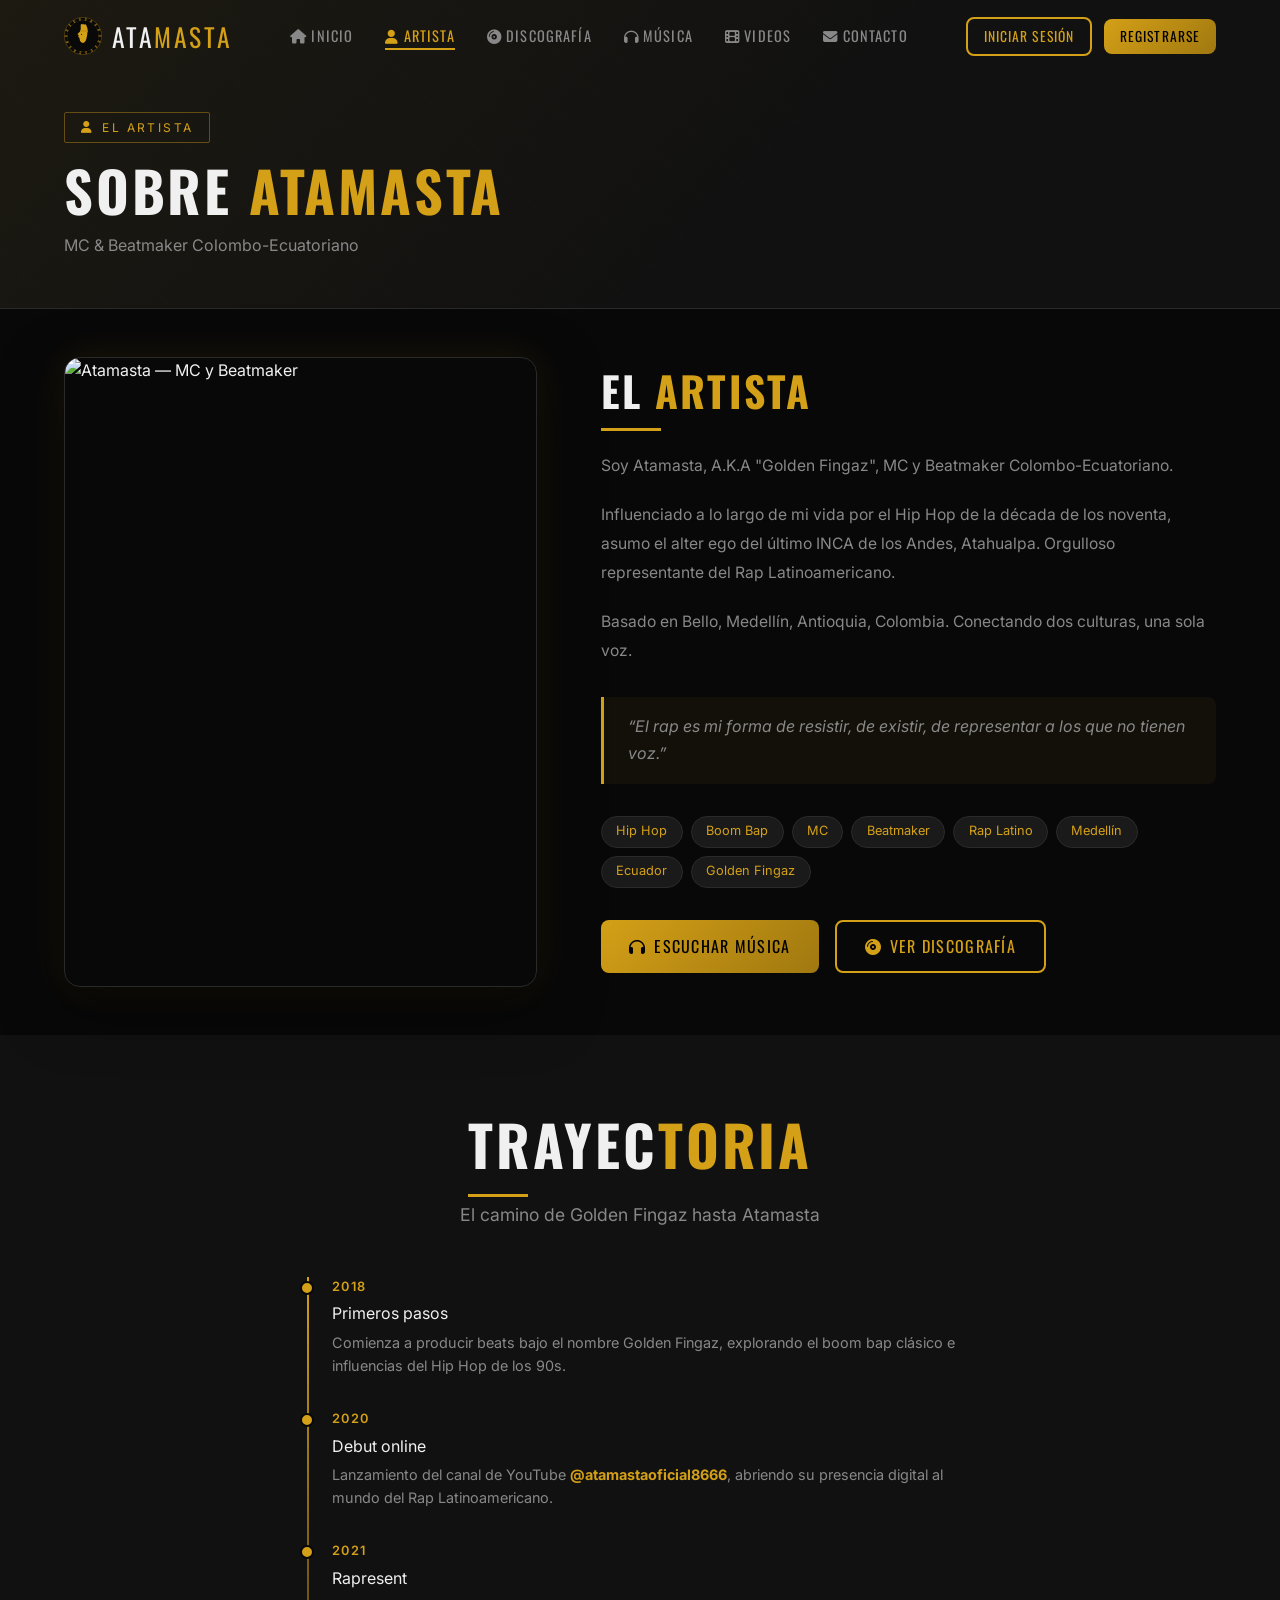
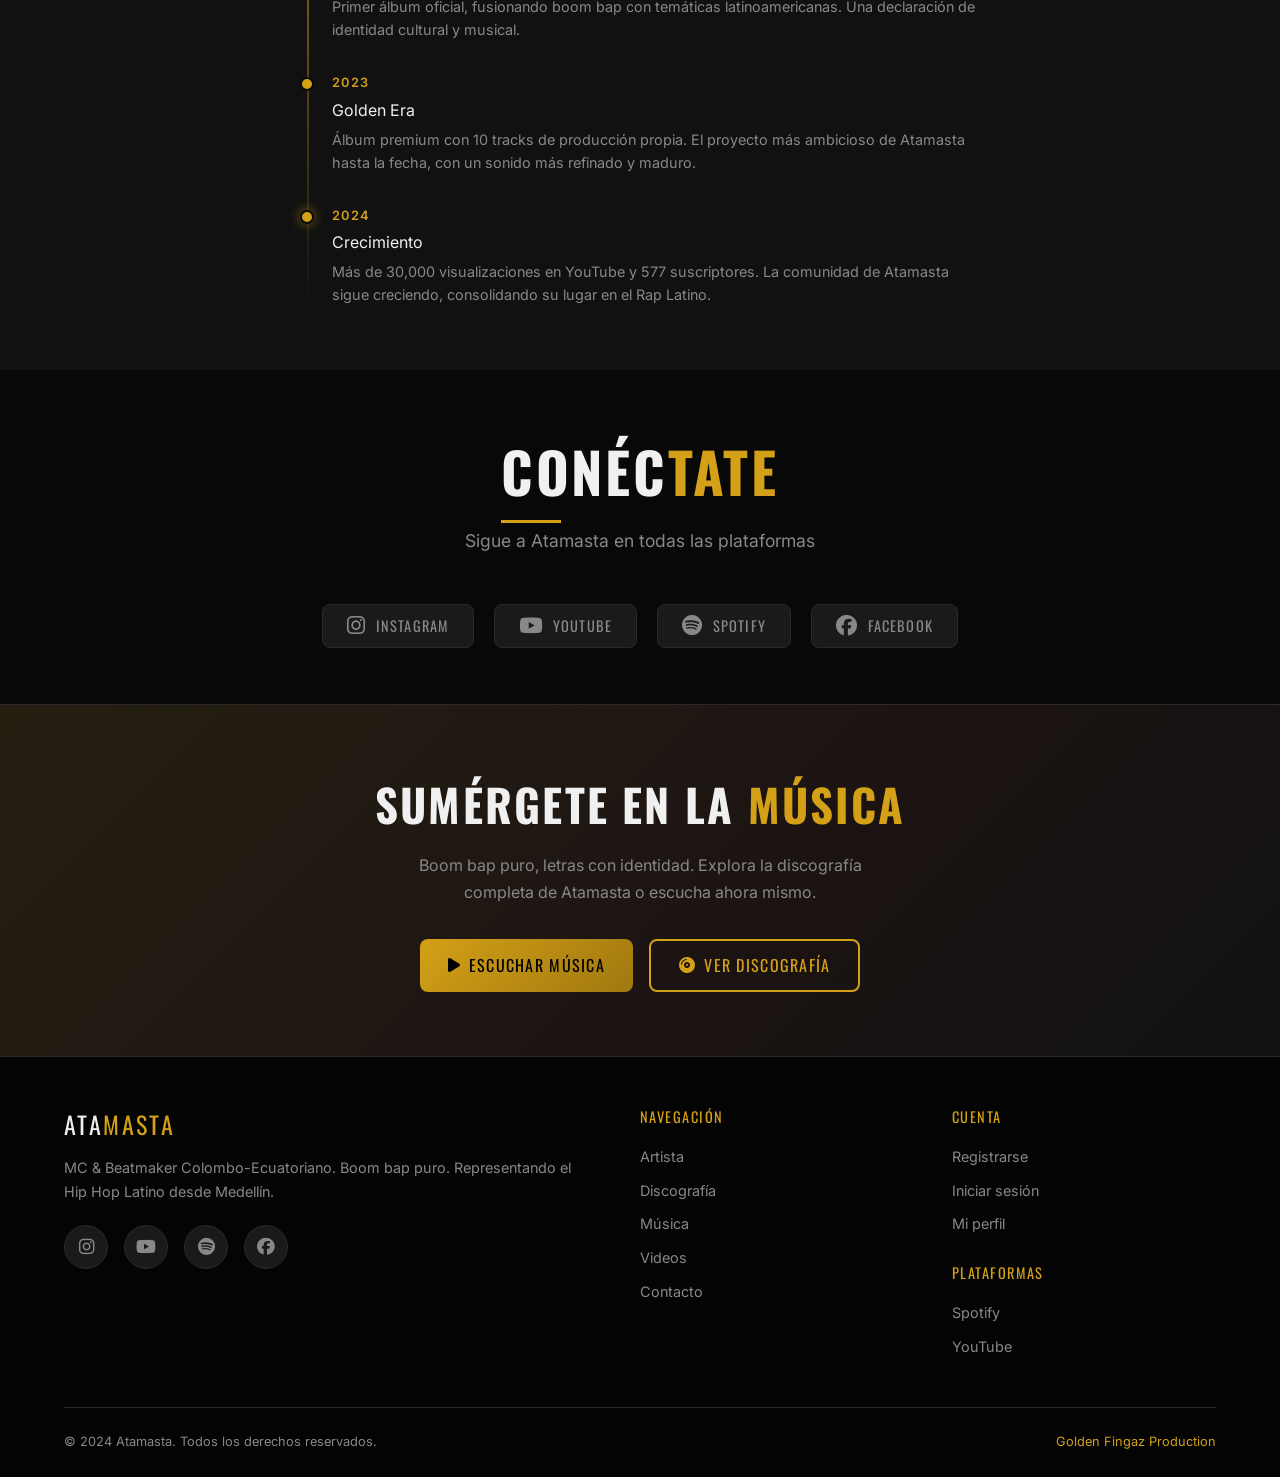
==== frontend/pages/about.html @ e8dd4a46 "Initial commit — Atamasta official website Full-stack site for rap artist Atamasta: FastAPI + Postgr" ====
<!DOCTYPE html>
<html lang="es">
<head>
  <meta charset="UTF-8" />
  <meta name="viewport" content="width=device-width, initial-scale=1.0" />
  <title>Sobre Atamasta — MC &amp; Beatmaker Colombo-Ecuatoriano</title>
  <meta name="description" content="Biografía de Atamasta, A.K.A Golden Fingaz. MC y Beatmaker Colombo-Ecuatoriano basado en Medellín. Rap Latino, Boom Bap, alter ego de Atahualpa." />
  <link rel="preconnect" href="https://fonts.googleapis.com" />
  <link rel="preconnect" href="https://fonts.gstatic.com" crossorigin />
  <link href="https://fonts.googleapis.com/css2?family=Oswald:wght@400;600;700&family=Inter:wght@400;500;600&display=swap" rel="stylesheet" />
  <link rel="stylesheet" href="https://cdnjs.cloudflare.com/ajax/libs/font-awesome/6.5.0/css/all.min.css" />
  <link rel="stylesheet" href="../css/main.css" />
  <link rel="stylesheet" href="../css/pages.css" />
</head>
<body>

<!-- Loader -->
<div class="loader-overlay" id="page-loader">
  <div class="loader-ring"></div>
  <div class="loader-text">Atamasta</div>
</div>

<!-- Toast container -->
<div id="toast-container" class="toast-container"></div>

<!-- Navbar injected by JS -->

<!-- ══ PAGE HERO ══════════════════════════════════════════════════════════════ -->
<section class="page-hero">
  <div class="container">
    <div class="page-hero-tag">
      <i class="fas fa-user"></i>
      El Artista
    </div>
    <h1>Sobre <span>Atamasta</span></h1>
    <p>MC &amp; Beatmaker Colombo-Ecuatoriano</p>
  </div>
</section>

<!-- ══ BIO SECTION ════════════════════════════════════════════════════════════ -->
<section class="bio-section" style="background: var(--bg);">
  <div class="container">
    <div class="bio-grid reveal">

      <!-- Photo column -->
      <div>
        <img
          src="https://via.placeholder.com/480x640/111111/d4a017?text=ATAMASTA"
          alt="Atamasta — MC y Beatmaker"
          class="bio-photo"
          id="artist-photo"
          style="
            position: sticky; top: 100px;
            box-shadow: 0 20px 60px rgba(0,0,0,0.5), 0 0 40px rgba(212,160,23,0.12);
          "
        />
      </div>

      <!-- Text column -->
      <div>
        <h2 class="section-title" style="font-size: clamp(1.6rem, 3.5vw, 2.6rem); margin-bottom: 1.75rem;">
          El <span>Artista</span>
        </h2>

        <p style="color: var(--text-muted); line-height: 1.85; margin-bottom: 1.25rem; font-size: 0.98rem;">
          Soy Atamasta, A.K.A "Golden Fingaz", MC y Beatmaker Colombo-Ecuatoriano.
        </p>

        <p style="color: var(--text-muted); line-height: 1.85; margin-bottom: 1.25rem; font-size: 0.98rem;">
          Influenciado a lo largo de mi vida por el Hip Hop de la década de los noventa,
          asumo el alter ego del último INCA de los Andes, Atahualpa. Orgulloso representante
          del Rap Latinoamericano.
        </p>

        <p style="color: var(--text-muted); line-height: 1.85; margin-bottom: 1.75rem; font-size: 0.98rem;">
          Basado en Bello, Medellín, Antioquia, Colombia. Conectando dos culturas, una sola voz.
        </p>

        <!-- Quote block -->
        <blockquote class="bio-quote">
          &ldquo;El rap es mi forma de resistir, de existir, de representar a los que no tienen voz.&rdquo;
        </blockquote>

        <!-- Tags -->
        <div class="about-tags" style="margin: 1.75rem 0;">
          <span class="about-tag">Hip Hop</span>
          <span class="about-tag">Boom Bap</span>
          <span class="about-tag">MC</span>
          <span class="about-tag">Beatmaker</span>
          <span class="about-tag">Rap Latino</span>
          <span class="about-tag">Medellín</span>
          <span class="about-tag">Ecuador</span>
          <span class="about-tag">Golden Fingaz</span>
        </div>

        <!-- CTA buttons -->
        <div style="display: flex; gap: 1rem; flex-wrap: wrap; margin-top: 2rem;">
          <a href="music.html" class="btn btn-primary">
            <i class="fas fa-headphones"></i> Escuchar Música
          </a>
          <a href="discography.html" class="btn btn-secondary">
            <i class="fas fa-compact-disc"></i> Ver Discografía
          </a>
        </div>
      </div>
    </div>
  </div>
</section>

<!-- ══ CAREER TIMELINE ════════════════════════════════════════════════════════ -->
<section style="padding: 4rem 0; background: var(--bg2);">
  <div class="container">
    <div class="section-header reveal">
      <h2 class="section-title">Trayec<span>toria</span></h2>
      <p class="section-subtitle">El camino de Golden Fingaz hasta Atamasta</p>
    </div>

    <div style="max-width: 680px; margin: 0 auto;">
      <div class="timeline reveal">

        <div class="timeline-item">
          <div class="timeline-dot"></div>
          <div class="timeline-year">2018</div>
          <div class="timeline-title">Primeros pasos</div>
          <div class="timeline-text">
            Comienza a producir beats bajo el nombre Golden Fingaz, explorando el boom bap
            clásico e influencias del Hip Hop de los 90s.
          </div>
        </div>

        <div class="timeline-item">
          <div class="timeline-dot"></div>
          <div class="timeline-year">2020</div>
          <div class="timeline-title">Debut online</div>
          <div class="timeline-text">
            Lanzamiento del canal de YouTube <strong style="color: var(--gold);">@atamastaoficial8666</strong>,
            abriendo su presencia digital al mundo del Rap Latinoamericano.
          </div>
        </div>

        <div class="timeline-item">
          <div class="timeline-dot"></div>
          <div class="timeline-year">2021</div>
          <div class="timeline-title">Rapresent</div>
          <div class="timeline-text">
            Primer álbum oficial, fusionando boom bap con temáticas latinoamericanas.
            Una declaración de identidad cultural y musical.
          </div>
        </div>

        <div class="timeline-item">
          <div class="timeline-dot"></div>
          <div class="timeline-year">2023</div>
          <div class="timeline-title">Golden Era</div>
          <div class="timeline-text">
            Álbum premium con 10 tracks de producción propia. El proyecto más ambicioso de
            Atamasta hasta la fecha, con un sonido más refinado y maduro.
          </div>
        </div>

        <div class="timeline-item" style="margin-bottom: 0;">
          <div class="timeline-dot" style="background: var(--gold); box-shadow: 0 0 12px rgba(212,160,23,0.6);"></div>
          <div class="timeline-year">2024</div>
          <div class="timeline-title">Crecimiento</div>
          <div class="timeline-text">
            Más de 30,000 visualizaciones en YouTube y 577 suscriptores. La comunidad de
            Atamasta sigue creciendo, consolidando su lugar en el Rap Latino.
          </div>
        </div>

      </div>
    </div>
  </div>
</section>

<!-- ══ SOCIAL LINKS ═══════════════════════════════════════════════════════════ -->
<section style="padding: 3.5rem 0; background: var(--bg);">
  <div class="container">
    <div class="section-header reveal">
      <h2 class="section-title">Conéc<span>tate</span></h2>
      <p class="section-subtitle">Sigue a Atamasta en todas las plataformas</p>
    </div>

    <div class="about-socials" style="justify-content: center; gap: 1.25rem; flex-wrap: wrap;" id="about-socials">

      <a
        href="https://www.instagram.com/atamastaoficial/"
        target="_blank" rel="noopener"
        class="social-link reveal"
        title="Instagram — @atamastaoficial"
        style="width: auto; border-radius: var(--radius); padding: 0.75rem 1.5rem; gap: 0.6rem; font-size: 0.9rem; font-family: var(--font-display); letter-spacing: 0.08em; text-transform: uppercase;"
      >
        <i class="fab fa-instagram" style="font-size: 1.3rem;"></i>
        <span>Instagram</span>
      </a>

      <a
        href="https://www.youtube.com/@atamastaoficial8666"
        target="_blank" rel="noopener"
        class="social-link reveal"
        title="YouTube — @atamastaoficial8666"
        style="width: auto; border-radius: var(--radius); padding: 0.75rem 1.5rem; gap: 0.6rem; font-size: 0.9rem; font-family: var(--font-display); letter-spacing: 0.08em; text-transform: uppercase; animation-delay: 0.1s;"
      >
        <i class="fab fa-youtube" style="font-size: 1.3rem;"></i>
        <span>YouTube</span>
      </a>

      <a
        href="https://open.spotify.com/artist/0pKlzt6G9f8KCTVXr8SUyM"
        target="_blank" rel="noopener"
        class="social-link reveal"
        title="Spotify — Atamasta"
        style="width: auto; border-radius: var(--radius); padding: 0.75rem 1.5rem; gap: 0.6rem; font-size: 0.9rem; font-family: var(--font-display); letter-spacing: 0.08em; text-transform: uppercase; animation-delay: 0.2s;"
      >
        <i class="fab fa-spotify" style="font-size: 1.3rem;"></i>
        <span>Spotify</span>
      </a>

      <a
        href="https://www.facebook.com/OficialAtamasta"
        target="_blank" rel="noopener"
        class="social-link reveal"
        title="Facebook — Oficial Atamasta"
        style="width: auto; border-radius: var(--radius); padding: 0.75rem 1.5rem; gap: 0.6rem; font-size: 0.9rem; font-family: var(--font-display); letter-spacing: 0.08em; text-transform: uppercase; animation-delay: 0.3s;"
      >
        <i class="fab fa-facebook" style="font-size: 1.3rem;"></i>
        <span>Facebook</span>
      </a>

    </div>
  </div>
</section>

<!-- ══ CTA FINAL ══════════════════════════════════════════════════════════════ -->
<section style="
  padding: 4rem 0;
  background: linear-gradient(135deg, rgba(212,160,23,0.1) 0%, rgba(192,57,43,0.06) 60%, transparent 100%), var(--bg2);
  border-top: 1px solid var(--border);
  text-align: center;
">
  <div class="container">
    <div class="reveal">
      <h2 style="
        font-family: var(--font-display);
        font-size: clamp(1.6rem, 4vw, 2.8rem);
        text-transform: uppercase;
        margin-bottom: 0.75rem;
      ">
        Sumérgete en la <span style="color: var(--gold);">Música</span>
      </h2>
      <p style="color: var(--text-muted); margin-bottom: 2rem; font-size: 1rem; max-width: 500px; margin-left: auto; margin-right: auto; line-height: 1.7;">
        Boom bap puro, letras con identidad. Explora la discografía completa de Atamasta o escucha ahora mismo.
      </p>
      <div style="display: flex; gap: 1rem; justify-content: center; flex-wrap: wrap;">
        <a href="music.html" class="btn btn-primary">
          <i class="fas fa-play"></i> Escuchar Música
        </a>
        <a href="discography.html" class="btn btn-secondary">
          <i class="fas fa-compact-disc"></i> Ver Discografía
        </a>
      </div>
    </div>
  </div>
</section>

<!-- ══ FOOTER ════════════════════════════════════════════════════════════════ -->
<footer class="footer">
  <div class="container">
    <div class="footer-grid">
      <div class="footer-brand">
        <div class="nav-logo" style="font-size: 1.5rem;">ATA<span style="color: var(--gold);">MASTA</span></div>
        <p>MC &amp; Beatmaker Colombo-Ecuatoriano. Boom bap puro. Representando el Hip Hop Latino desde Medellín.</p>
        <div class="about-socials" style="margin-top: 1.25rem;">
          <a href="https://www.instagram.com/atamastaoficial/" target="_blank" rel="noopener" class="social-link" title="Instagram"><i class="fab fa-instagram"></i></a>
          <a href="https://www.youtube.com/@atamastaoficial8666" target="_blank" rel="noopener" class="social-link" title="YouTube"><i class="fab fa-youtube"></i></a>
          <a href="https://open.spotify.com/artist/0pKlzt6G9f8KCTVXr8SUyM" target="_blank" rel="noopener" class="social-link" title="Spotify"><i class="fab fa-spotify"></i></a>
          <a href="https://www.facebook.com/OficialAtamasta" target="_blank" rel="noopener" class="social-link" title="Facebook"><i class="fab fa-facebook"></i></a>
        </div>
      </div>

      <div>
        <div class="footer-title">Navegación</div>
        <ul class="footer-links">
          <li><a href="about.html">Artista</a></li>
          <li><a href="discography.html">Discografía</a></li>
          <li><a href="music.html">Música</a></li>
          <li><a href="videos.html">Videos</a></li>
          <li><a href="contact.html">Contacto</a></li>
        </ul>
      </div>

      <div>
        <div class="footer-title">Cuenta</div>
        <ul class="footer-links">
          <li><a href="register.html">Registrarse</a></li>
          <li><a href="login.html">Iniciar sesión</a></li>
          <li><a href="dashboard.html">Mi perfil</a></li>
        </ul>
        <div class="footer-title" style="margin-top: 1.5rem;">Plataformas</div>
        <ul class="footer-links">
          <li><a href="https://open.spotify.com/artist/0pKlzt6G9f8KCTVXr8SUyM" target="_blank" rel="noopener">Spotify</a></li>
          <li><a href="https://www.youtube.com/@atamastaoficial8666" target="_blank" rel="noopener">YouTube</a></li>
        </ul>
      </div>
    </div>

    <div class="footer-bottom">
      <span>&copy; 2024 Atamasta. Todos los derechos reservados.</span>
      <span style="color: var(--gold);">Golden Fingaz Production</span>
    </div>
  </div>
</footer>

<script src="../js/api.js"></script>
<script src="../js/utils.js"></script>
<script src="../js/navbar.js"></script>
<script>
document.addEventListener('DOMContentLoaded', () => {
  // Inject shared navbar (isSubPage = true → uses ../ prefix for root links)
  initSharedNavbar('about', true);

  // Scroll reveal
  initScrollReveal();

  // Hide loader
  hideLoader();
});
</script>
</body>
</html>
---- frontend/css/main.css ----
/* ── Reset & Variables ──────────────────────────────────────────────────────── */
*, *::before, *::after { box-sizing: border-box; margin: 0; padding: 0; }

:root {
  --gold: #d4a017;
  --gold-light: #f0c040;
  --gold-dark: #a07810;
  --red: #c0392b;
  --red-light: #e74c3c;
  --bg: #080808;
  --bg2: #111111;
  --bg3: #1a1a1a;
  --bg4: #222222;
  --text: #f0f0f0;
  --text-muted: #888888;
  --border: #2a2a2a;
  --radius: 8px;
  --radius-lg: 16px;
  --shadow: 0 4px 24px rgba(0,0,0,0.6);
  --shadow-gold: 0 0 30px rgba(212,160,23,0.3);
  --transition: all 0.3s cubic-bezier(0.4, 0, 0.2, 1);
  --font-display: 'Oswald', 'Impact', sans-serif;
  --font-body: 'Inter', 'Segoe UI', sans-serif;
}

html { scroll-behavior: smooth; }

body {
  font-family: var(--font-body);
  background: var(--bg);
  color: var(--text);
  line-height: 1.6;
  overflow-x: hidden;
}

/* ── Typography ─────────────────────────────────────────────────────────────── */
h1, h2, h3, h4 { font-family: var(--font-display); letter-spacing: 0.05em; }
a { color: var(--gold); text-decoration: none; transition: var(--transition); }
a:hover { color: var(--gold-light); }
img { max-width: 100%; display: block; }

.section-title {
  font-size: clamp(2rem, 5vw, 3.5rem);
  text-transform: uppercase;
  color: var(--text);
  position: relative;
  display: inline-block;
}
.section-title span { color: var(--gold); }
.section-title::after {
  content: '';
  position: absolute;
  bottom: -8px; left: 0;
  width: 60px; height: 3px;
  background: var(--gold);
  transition: width 0.4s ease;
}
.section-title:hover::after { width: 100%; }

.section-header {
  text-align: center;
  margin-bottom: 3rem;
}
.section-subtitle {
  color: var(--text-muted);
  font-size: 1.1rem;
  margin-top: 0.75rem;
}

/* ── Layout ──────────────────────────────────────────────────────────────────── */
.container { max-width: 1200px; margin: 0 auto; padding: 0 1.5rem; }
section { padding: 5rem 0; }

/* ── Buttons ─────────────────────────────────────────────────────────────────── */
.btn {
  display: inline-flex; align-items: center; gap: 0.5rem;
  padding: 0.75rem 1.75rem;
  border: none; border-radius: var(--radius);
  font-family: var(--font-display);
  font-size: 1rem; letter-spacing: 0.08em;
  text-transform: uppercase;
  cursor: pointer;
  transition: var(--transition);
  text-decoration: none;
}
.btn-primary {
  background: linear-gradient(135deg, var(--gold), var(--gold-dark));
  color: #000;
}
.btn-primary:hover {
  background: linear-gradient(135deg, var(--gold-light), var(--gold));
  transform: translateY(-2px);
  box-shadow: 0 8px 25px rgba(212,160,23,0.4);
  color: #000;
}
.btn-secondary {
  background: transparent;
  color: var(--gold);
  border: 2px solid var(--gold);
}
.btn-secondary:hover {
  background: var(--gold);
  color: #000;
  transform: translateY(-2px);
}
.btn-danger {
  background: var(--red);
  color: #fff;
}
.btn-danger:hover { background: var(--red-light); transform: translateY(-2px); }
.btn-sm { padding: 0.4rem 1rem; font-size: 0.85rem; }
.btn-icon { padding: 0.5rem; border-radius: 50%; }

/* ── Navbar ──────────────────────────────────────────────────────────────────── */
.navbar {
  position: fixed; top: 0; left: 0; right: 0; z-index: 1000;
  padding: 1rem 0;
  transition: var(--transition);
}
.navbar.scrolled {
  background: rgba(8,8,8,0.95);
  backdrop-filter: blur(12px);
  border-bottom: 1px solid var(--border);
  padding: 0.6rem 0;
}
.navbar .container {
  display: flex; align-items: center; justify-content: space-between;
}
.nav-logo {
  font-family: var(--font-display);
  font-size: 1.8rem;
  color: var(--text);
  letter-spacing: 0.1em;
  text-transform: uppercase;
}
.nav-logo span { color: var(--gold); }
.nav-links {
  display: flex; align-items: center; gap: 2rem;
  list-style: none;
}
.nav-links a {
  color: var(--text-muted);
  font-family: var(--font-display);
  font-size: 0.9rem;
  letter-spacing: 0.08em;
  text-transform: uppercase;
  transition: var(--transition);
  position: relative;
}
.nav-links a::after {
  content: '';
  position: absolute; bottom: -4px; left: 0; right: 0;
  height: 2px; background: var(--gold);
  transform: scaleX(0); transition: transform 0.3s ease;
}
.nav-links a:hover, .nav-links a.active {
  color: var(--gold);
}
.nav-links a:hover::after, .nav-links a.active::after { transform: scaleX(1); }

.nav-auth { display: flex; align-items: center; gap: 0.75rem; }
.nav-user {
  display: flex; align-items: center; gap: 0.5rem;
  color: var(--text-muted);
  font-size: 0.9rem;
}
.nav-user .avatar {
  width: 32px; height: 32px; border-radius: 50%;
  background: var(--gold);
  display: flex; align-items: center; justify-content: center;
  color: #000; font-weight: 700; font-size: 0.8rem;
}

.hamburger {
  display: none;
  flex-direction: column; gap: 5px;
  cursor: pointer; background: none; border: none;
  padding: 4px;
}
.hamburger span {
  display: block; width: 25px; height: 2px;
  background: var(--text);
  transition: var(--transition);
}
.hamburger.open span:nth-child(1) { transform: translateY(7px) rotate(45deg); }
.hamburger.open span:nth-child(2) { opacity: 0; }
.hamburger.open span:nth-child(3) { transform: translateY(-7px) rotate(-45deg); }

/* ── Hero ─────────────────────────────────────────────────────────────────────── */
.hero {
  position: relative; min-height: 100vh;
  display: flex; align-items: center;
  overflow: hidden;
}
.hero-bg {
  position: absolute; inset: 0;
  background: radial-gradient(ellipse at 30% 50%, rgba(212,160,23,0.08) 0%, transparent 60%),
              radial-gradient(ellipse at 70% 80%, rgba(192,57,43,0.06) 0%, transparent 50%),
              var(--bg);
}
.hero-particles { position: absolute; inset: 0; pointer-events: none; }

.hero-content {
  position: relative; z-index: 2;
  max-width: 700px;
}
.hero-tag {
  display: inline-block;
  padding: 0.3rem 1rem;
  border: 1px solid var(--gold);
  color: var(--gold);
  font-size: 0.8rem;
  letter-spacing: 0.2em;
  text-transform: uppercase;
  border-radius: 2px;
  margin-bottom: 1.5rem;
  animation: fadeInDown 0.8s ease both;
}
.hero-title {
  font-size: clamp(3rem, 8vw, 7rem);
  line-height: 0.9;
  text-transform: uppercase;
  font-weight: 900;
  margin-bottom: 1.5rem;
  animation: fadeInUp 0.8s ease 0.2s both;
}
.hero-title .name { color: var(--gold); display: block; }
.hero-title .aka { color: var(--text-muted); font-size: 0.55em; letter-spacing: 0.2em; display: block; }
.hero-subtitle {
  font-size: 1.15rem;
  color: var(--text-muted);
  margin-bottom: 2.5rem;
  max-width: 500px;
  animation: fadeInUp 0.8s ease 0.4s both;
}
.hero-cta {
  display: flex; gap: 1rem; flex-wrap: wrap;
  animation: fadeInUp 0.8s ease 0.6s both;
}
.hero-stats {
  display: flex; gap: 3rem;
  margin-top: 4rem;
  animation: fadeInUp 0.8s ease 0.8s both;
}
.hero-stat-value {
  font-family: var(--font-display);
  font-size: 2.2rem; color: var(--gold);
}
.hero-stat-label { font-size: 0.8rem; color: var(--text-muted); text-transform: uppercase; letter-spacing: 0.1em; }

.hero-scroll {
  position: absolute; bottom: 2rem; left: 50%; transform: translateX(-50%);
  display: flex; flex-direction: column; align-items: center; gap: 0.5rem;
  color: var(--text-muted); font-size: 0.75rem; letter-spacing: 0.15em;
  text-transform: uppercase; z-index: 2;
  animation: bounce 2s infinite;
}
.hero-scroll::after {
  content: '';
  display: block; width: 1px; height: 40px;
  background: linear-gradient(to bottom, var(--gold), transparent);
}

/* ── About ────────────────────────────────────────────────────────────────────── */
.about { background: var(--bg2); }
.about-grid {
  display: grid;
  grid-template-columns: 1fr 1.2fr;
  gap: 4rem; align-items: center;
}
.about-image-wrap {
  position: relative;
}
.about-image {
  width: 100%; border-radius: var(--radius-lg);
  filter: grayscale(20%);
  transition: filter 0.4s ease;
}
.about-image:hover { filter: grayscale(0%); }
.about-image-wrap::before {
  content: '';
  position: absolute; inset: -8px;
  border: 2px solid var(--gold);
  border-radius: calc(var(--radius-lg) + 8px);
  opacity: 0.3;
}
.about-image-wrap::after {
  content: '';
  position: absolute; bottom: -12px; right: -12px;
  width: 100%; height: 100%;
  background: linear-gradient(135deg, var(--gold-dark), transparent);
  border-radius: var(--radius-lg);
  z-index: -1; opacity: 0.15;
}

.about-text .section-title { margin-bottom: 1.5rem; }
.about-desc {
  color: var(--text-muted); margin-bottom: 1.5rem; line-height: 1.8;
}
.about-tags {
  display: flex; flex-wrap: wrap; gap: 0.5rem; margin: 1.5rem 0;
}
.about-tag {
  padding: 0.3rem 0.9rem;
  background: var(--bg3); border: 1px solid var(--border);
  color: var(--gold); font-size: 0.8rem; border-radius: 20px;
  transition: var(--transition);
}
.about-tag:hover { background: var(--gold); color: #000; border-color: var(--gold); }

.about-socials { display: flex; gap: 1rem; margin-top: 2rem; }
.social-link {
  display: flex; align-items: center; justify-content: center;
  width: 44px; height: 44px; border-radius: 50%;
  background: var(--bg3); border: 1px solid var(--border);
  color: var(--text-muted); font-size: 1.1rem;
  transition: var(--transition);
}
.social-link:hover {
  background: var(--gold); border-color: var(--gold); color: #000;
  transform: translateY(-3px);
}

/* ── Discography ─────────────────────────────────────────────────────────────── */
.discography { background: var(--bg); }
.albums-grid {
  display: grid;
  grid-template-columns: repeat(auto-fill, minmax(280px, 1fr));
  gap: 2rem;
}
.album-card {
  background: var(--bg2);
  border: 1px solid var(--border);
  border-radius: var(--radius-lg);
  overflow: hidden;
  transition: var(--transition);
  cursor: pointer;
  position: relative;
}
.album-card:hover {
  transform: translateY(-8px);
  border-color: var(--gold);
  box-shadow: var(--shadow-gold);
}
.album-cover-wrap {
  position: relative; padding-top: 100%; overflow: hidden;
}
.album-cover-wrap img {
  position: absolute; inset: 0; width: 100%; height: 100%;
  object-fit: cover; transition: transform 0.5s ease;
}
.album-card:hover .album-cover-wrap img { transform: scale(1.05); }
.album-overlay {
  position: absolute; inset: 0;
  background: linear-gradient(to top, rgba(0,0,0,0.85) 30%, transparent);
  display: flex; align-items: flex-end; padding: 1rem;
  opacity: 0; transition: var(--transition);
}
.album-card:hover .album-overlay { opacity: 1; }
.album-play-btn {
  width: 52px; height: 52px; border-radius: 50%;
  background: var(--gold); border: none; cursor: pointer;
  display: flex; align-items: center; justify-content: center;
  font-size: 1.2rem; color: #000;
  transition: var(--transition);
}
.album-play-btn:hover { transform: scale(1.1); background: var(--gold-light); }
.album-premium-badge {
  position: absolute; top: 0.75rem; right: 0.75rem;
  padding: 0.25rem 0.6rem;
  background: linear-gradient(135deg, var(--gold), var(--gold-dark));
  color: #000; font-size: 0.7rem; font-weight: 700;
  border-radius: 20px; letter-spacing: 0.1em;
  text-transform: uppercase;
}
.album-info { padding: 1.25rem; }
.album-title { font-size: 1.2rem; margin-bottom: 0.25rem; }
.album-year { color: var(--gold); font-size: 0.9rem; font-weight: 600; }
.album-track-count { color: var(--text-muted); font-size: 0.85rem; margin-top: 0.25rem; }

/* ── Player / Music Section ──────────────────────────────────────────────────── */
.music-section { background: var(--bg2); }

.player-container {
  background: var(--bg3);
  border: 1px solid var(--border);
  border-radius: var(--radius-lg);
  overflow: hidden;
}
.player-header {
  display: flex; align-items: center; gap: 1.5rem;
  padding: 1.5rem;
  border-bottom: 1px solid var(--border);
  background: linear-gradient(135deg, var(--bg4), var(--bg3));
}
.player-album-art {
  width: 80px; height: 80px; border-radius: var(--radius);
  object-fit: cover; flex-shrink: 0;
  border: 2px solid var(--border);
}
.player-info { flex: 1; min-width: 0; }
.player-song-title { font-size: 1.2rem; font-family: var(--font-display); white-space: nowrap; overflow: hidden; text-overflow: ellipsis; }
.player-album-name { color: var(--text-muted); font-size: 0.9rem; margin-top: 0.25rem; }
.player-controls { display: flex; align-items: center; gap: 1rem; }
.ctrl-btn {
  background: none; border: none; cursor: pointer;
  color: var(--text-muted); font-size: 1.2rem;
  transition: var(--transition);
  display: flex; align-items: center; justify-content: center;
  width: 36px; height: 36px; border-radius: 50%;
}
.ctrl-btn:hover { color: var(--gold); }
.ctrl-btn.play-pause {
  width: 52px; height: 52px;
  background: var(--gold); color: #000; font-size: 1.4rem;
}
.ctrl-btn.play-pause:hover { background: var(--gold-light); transform: scale(1.05); }

.progress-bar-wrap { padding: 0 1.5rem; margin: 0.5rem 0; }
.progress-bar {
  position: relative; height: 4px;
  background: var(--border); border-radius: 2px; cursor: pointer;
}
.progress-fill {
  height: 100%; background: var(--gold); border-radius: 2px;
  width: 0%; transition: width 0.1s linear;
}
.progress-handle {
  position: absolute; top: 50%; right: calc(100% - var(--prog, 0%));
  transform: translate(50%, -50%);
  width: 12px; height: 12px; border-radius: 50%;
  background: var(--gold); opacity: 0;
  transition: opacity 0.2s;
}
.progress-bar:hover .progress-handle { opacity: 1; }
.progress-time {
  display: flex; justify-content: space-between;
  color: var(--text-muted); font-size: 0.75rem; margin-top: 0.3rem;
}

.track-list { list-style: none; }
.track-item {
  display: grid; align-items: center;
  grid-template-columns: 2rem 1fr auto auto;
  gap: 1rem; padding: 0.9rem 1.5rem;
  border-bottom: 1px solid var(--border);
  transition: var(--transition); cursor: pointer;
}
.track-item:last-child { border-bottom: none; }
.track-item:hover, .track-item.active {
  background: rgba(212,160,23,0.07);
}
.track-item.active .track-num { color: var(--gold); }
.track-item.active .track-title { color: var(--gold); }
.track-num { color: var(--text-muted); font-size: 0.85rem; text-align: center; }
.track-title { font-size: 0.95rem; white-space: nowrap; overflow: hidden; text-overflow: ellipsis; }
.track-duration { color: var(--text-muted); font-size: 0.85rem; white-space: nowrap; }
.track-premium-lock {
  color: var(--gold); font-size: 0.9rem;
}
.track-play-count { color: var(--text-muted); font-size: 0.8rem; }

/* ── Video Section ───────────────────────────────────────────────────────────── */
.videos-section { background: var(--bg); }
.video-grid {
  display: grid;
  grid-template-columns: repeat(auto-fill, minmax(320px, 1fr));
  gap: 1.5rem;
}
.video-card {
  background: var(--bg2);
  border: 1px solid var(--border);
  border-radius: var(--radius-lg);
  overflow: hidden;
  transition: var(--transition);
}
.video-card:hover { transform: translateY(-4px); border-color: var(--gold); }
.video-thumb-wrap {
  position: relative; padding-top: 56.25%;
}
.video-thumb-wrap iframe, .video-thumb-wrap img {
  position: absolute; inset: 0; width: 100%; height: 100%; border: none;
}
.video-info { padding: 1rem; }
.video-title { font-size: 0.95rem; margin-bottom: 0.25rem; }
.video-views { color: var(--text-muted); font-size: 0.8rem; }

/* ── Auth Forms ──────────────────────────────────────────────────────────────── */
.auth-page {
  min-height: 100vh; display: flex; align-items: center;
  background: radial-gradient(ellipse at 30% 50%, rgba(212,160,23,0.06), transparent 60%), var(--bg);
  padding-top: 80px;
}
.auth-card {
  background: var(--bg2);
  border: 1px solid var(--border);
  border-radius: var(--radius-lg);
  padding: 2.5rem;
  width: 100%; max-width: 440px;
  margin: 0 auto;
  box-shadow: var(--shadow);
}
.auth-logo {
  text-align: center; margin-bottom: 2rem;
}
.auth-logo h1 {
  font-size: 2rem; text-transform: uppercase;
}
.auth-logo h1 span { color: var(--gold); }
.auth-logo p { color: var(--text-muted); font-size: 0.9rem; margin-top: 0.25rem; }

.form-group { margin-bottom: 1.25rem; }
.form-label { display: block; font-size: 0.85rem; color: var(--text-muted); margin-bottom: 0.5rem; letter-spacing: 0.05em; text-transform: uppercase; }
.form-input {
  width: 100%;
  padding: 0.75rem 1rem;
  background: var(--bg3); border: 1px solid var(--border);
  border-radius: var(--radius);
  color: var(--text); font-size: 0.95rem;
  transition: var(--transition);
  outline: none;
}
.form-input:focus {
  border-color: var(--gold);
  box-shadow: 0 0 0 3px rgba(212,160,23,0.15);
}
.form-input::placeholder { color: var(--text-muted); }
.form-input.error { border-color: var(--red); }

.form-error {
  color: var(--red-light); font-size: 0.8rem;
  display: flex; align-items: center; gap: 0.3rem; margin-top: 0.4rem;
}
.alert {
  padding: 0.75rem 1rem;
  border-radius: var(--radius);
  font-size: 0.9rem; margin-bottom: 1rem;
}
.alert-error { background: rgba(192,57,43,0.15); border: 1px solid rgba(192,57,43,0.4); color: var(--red-light); }
.alert-success { background: rgba(39,174,96,0.1); border: 1px solid rgba(39,174,96,0.4); color: #2ecc71; }

/* ── Dashboard ───────────────────────────────────────────────────────────────── */
.dashboard-page { padding-top: 80px; min-height: 100vh; }
.dashboard-header {
  background: var(--bg2); border-bottom: 1px solid var(--border);
  padding: 1.5rem 0;
}
.dashboard-grid {
  display: grid;
  grid-template-columns: 260px 1fr;
  gap: 0;
  min-height: calc(100vh - 80px);
}
.sidebar {
  background: var(--bg2);
  border-right: 1px solid var(--border);
  padding: 2rem 0;
}
.sidebar-nav { list-style: none; }
.sidebar-nav li a {
  display: flex; align-items: center; gap: 0.75rem;
  padding: 0.85rem 1.5rem;
  color: var(--text-muted);
  font-size: 0.9rem; font-family: var(--font-display);
  text-transform: uppercase; letter-spacing: 0.05em;
  transition: var(--transition);
  border-left: 3px solid transparent;
}
.sidebar-nav li a:hover, .sidebar-nav li a.active {
  color: var(--gold); background: rgba(212,160,23,0.07);
  border-left-color: var(--gold);
}
.sidebar-nav li a i { width: 20px; text-align: center; }

.content-area { padding: 2rem; }

/* ── Admin Panel ─────────────────────────────────────────────────────────────── */
.stats-grid {
  display: grid;
  grid-template-columns: repeat(auto-fill, minmax(160px, 1fr));
  gap: 1rem; margin-bottom: 2rem;
}
.stat-card {
  background: var(--bg2); border: 1px solid var(--border);
  border-radius: var(--radius); padding: 1.25rem;
  text-align: center; transition: var(--transition);
}
.stat-card:hover { border-color: var(--gold); }
.stat-number { font-family: var(--font-display); font-size: 2rem; color: var(--gold); }
.stat-label { color: var(--text-muted); font-size: 0.8rem; text-transform: uppercase; margin-top: 0.25rem; }

.data-table { width: 100%; border-collapse: collapse; }
.data-table th {
  text-align: left; padding: 0.75rem 1rem;
  background: var(--bg3); color: var(--text-muted);
  font-size: 0.75rem; text-transform: uppercase; letter-spacing: 0.1em;
  border-bottom: 2px solid var(--border);
}
.data-table td {
  padding: 0.85rem 1rem;
  border-bottom: 1px solid var(--border);
  font-size: 0.9rem; vertical-align: middle;
}
.data-table tr:hover td { background: rgba(255,255,255,0.02); }

.badge {
  display: inline-block; padding: 0.2rem 0.6rem;
  border-radius: 20px; font-size: 0.72rem;
  font-weight: 600; text-transform: uppercase; letter-spacing: 0.05em;
}
.badge-admin { background: rgba(212,160,23,0.2); color: var(--gold); border: 1px solid rgba(212,160,23,0.4); }
.badge-premium { background: rgba(155,89,182,0.2); color: #c39bd3; border: 1px solid rgba(155,89,182,0.4); }
.badge-free { background: rgba(52,152,219,0.15); color: #7fb3d3; border: 1px solid rgba(52,152,219,0.3); }
.badge-banned { background: rgba(192,57,43,0.2); color: var(--red-light); border: 1px solid rgba(192,57,43,0.4); }
.badge-active { background: rgba(39,174,96,0.15); color: #2ecc71; border: 1px solid rgba(39,174,96,0.3); }

/* ── Contact Section ─────────────────────────────────────────────────────────── */
.contact-section { background: var(--bg2); }
.contact-grid { display: grid; grid-template-columns: 1fr 1.4fr; gap: 4rem; align-items: start; }
.contact-info h3 { font-size: 1.8rem; margin-bottom: 1rem; }
.contact-info p { color: var(--text-muted); line-height: 1.7; margin-bottom: 1.5rem; }
.contact-detail {
  display: flex; align-items: center; gap: 1rem;
  margin-bottom: 1rem; color: var(--text-muted); font-size: 0.9rem;
}
.contact-detail i { color: var(--gold); width: 20px; }
.contact-form {
  background: var(--bg3); border: 1px solid var(--border);
  border-radius: var(--radius-lg); padding: 2rem;
}

/* ── Footer ──────────────────────────────────────────────────────────────────── */
.footer {
  background: #040404; border-top: 1px solid var(--border);
  padding: 3rem 0 1.5rem;
}
.footer-grid {
  display: grid; grid-template-columns: 2fr 1fr 1fr;
  gap: 3rem; margin-bottom: 2.5rem;
}
.footer-brand p { color: var(--text-muted); margin-top: 0.75rem; line-height: 1.7; font-size: 0.9rem; }
.footer-title { color: var(--gold); font-family: var(--font-display); text-transform: uppercase; letter-spacing: 0.1em; margin-bottom: 1rem; font-size: 0.9rem; }
.footer-links { list-style: none; }
.footer-links li { margin-bottom: 0.5rem; }
.footer-links a { color: var(--text-muted); font-size: 0.9rem; transition: var(--transition); }
.footer-links a:hover { color: var(--gold); padding-left: 6px; }
.footer-bottom {
  display: flex; justify-content: space-between; align-items: center;
  padding-top: 1.5rem; border-top: 1px solid var(--border);
  color: var(--text-muted); font-size: 0.8rem;
}

/* ── Modal ───────────────────────────────────────────────────────────────────── */
.modal-overlay {
  position: fixed; inset: 0; z-index: 2000;
  background: rgba(0,0,0,0.8); backdrop-filter: blur(4px);
  display: flex; align-items: center; justify-content: center;
  padding: 1rem;
  opacity: 0; pointer-events: none; transition: opacity 0.3s ease;
}
.modal-overlay.open { opacity: 1; pointer-events: all; }
.modal {
  background: var(--bg2); border: 1px solid var(--border);
  border-radius: var(--radius-lg); padding: 2rem;
  width: 100%; max-width: 500px; max-height: 90vh; overflow-y: auto;
  transform: scale(0.9) translateY(20px);
  transition: transform 0.3s cubic-bezier(0.34, 1.56, 0.64, 1);
}
.modal-overlay.open .modal { transform: scale(1) translateY(0); }
.modal-header {
  display: flex; align-items: center; justify-content: space-between;
  margin-bottom: 1.5rem;
}
.modal-close { background: none; border: none; color: var(--text-muted); font-size: 1.4rem; cursor: pointer; padding: 4px; }
.modal-close:hover { color: var(--text); }

/* ── Loader & Toasts ─────────────────────────────────────────────────────────── */
.loader-overlay {
  position: fixed; inset: 0; z-index: 9999;
  background: var(--bg);
  display: flex; align-items: center; justify-content: center;
  flex-direction: column; gap: 1rem;
  transition: opacity 0.5s ease, visibility 0.5s ease;
}
.loader-overlay.hidden { opacity: 0; visibility: hidden; }
.loader-ring {
  width: 60px; height: 60px;
  border: 3px solid var(--border);
  border-top-color: var(--gold);
  border-radius: 50%;
  animation: spin 0.8s linear infinite;
}
.loader-text { font-family: var(--font-display); color: var(--gold); letter-spacing: 0.2em; text-transform: uppercase; font-size: 0.9rem; }

/* Vinyl preloader */
.vinyl-loader { position: relative; width: 180px; height: 180px; }
.vinyl-disc {
  width: 100%; height: 100%; border-radius: 50%;
  background: conic-gradient(from 0deg,
    #1c1c1c 0deg, #0d0d0d 15deg, #1c1c1c 30deg, #0d0d0d 45deg,
    #1c1c1c 60deg, #0d0d0d 75deg, #1c1c1c 90deg, #0d0d0d 105deg,
    #1c1c1c 120deg, #0d0d0d 135deg, #1c1c1c 150deg, #0d0d0d 165deg,
    #1c1c1c 180deg, #0d0d0d 195deg, #1c1c1c 210deg, #0d0d0d 225deg,
    #1c1c1c 240deg, #0d0d0d 255deg, #1c1c1c 270deg, #0d0d0d 285deg,
    #1c1c1c 300deg, #0d0d0d 315deg, #1c1c1c 330deg, #0d0d0d 345deg,
    #1c1c1c 360deg);
  border: 3px solid rgba(212,160,23,0.5);
  box-shadow: 0 0 60px rgba(212,160,23,0.3), 0 0 120px rgba(212,160,23,0.12);
  display: flex; align-items: center; justify-content: center;
  animation: spin 4s linear infinite;
}
.vinyl-label {
  width: 50%; height: 50%; border-radius: 50%; overflow: hidden;
  border: 2px solid rgba(212,160,23,0.5);
  box-shadow: 0 0 18px rgba(212,160,23,0.25);
  animation: spin 4s linear infinite reverse;
  flex-shrink: 0;
}
.vinyl-label img { width: 100%; height: 100%; display: block; }

.toast-container {
  position: fixed; bottom: 1.5rem; right: 1.5rem;
  z-index: 5000; display: flex; flex-direction: column; gap: 0.5rem;
}
.toast {
  padding: 0.85rem 1.25rem;
  background: var(--bg3); border: 1px solid var(--border);
  border-radius: var(--radius); min-width: 260px;
  display: flex; align-items: center; gap: 0.75rem;
  font-size: 0.9rem; box-shadow: var(--shadow);
  animation: slideInRight 0.3s ease;
}
.toast.success { border-color: rgba(39,174,96,0.5); }
.toast.success i { color: #2ecc71; }
.toast.error { border-color: rgba(192,57,43,0.5); }
.toast.error i { color: var(--red-light); }
.toast.info { border-color: rgba(212,160,23,0.5); }
.toast.info i { color: var(--gold); }

/* ── Animations ──────────────────────────────────────────────────────────────── */
@keyframes fadeInDown {
  from { opacity: 0; transform: translateY(-20px); }
  to { opacity: 1; transform: translateY(0); }
}
@keyframes fadeInUp {
  from { opacity: 0; transform: translateY(30px); }
  to { opacity: 1; transform: translateY(0); }
}
@keyframes fadeIn {
  from { opacity: 0; }
  to { opacity: 1; }
}
@keyframes spin { to { transform: rotate(360deg); } }
@keyframes bounce {
  0%, 100% { transform: translateX(-50%) translateY(0); }
  50% { transform: translateX(-50%) translateY(8px); }
}
@keyframes slideInRight {
  from { opacity: 0; transform: translateX(30px); }
  to { opacity: 1; transform: translateX(0); }
}
@keyframes pulse {
  0%, 100% { opacity: 1; transform: scale(1); }
  50% { opacity: 0.7; transform: scale(0.97); }
}
@keyframes glowPulse {
  0%, 100% { box-shadow: 0 0 15px rgba(212,160,23,0.3); }
  50% { box-shadow: 0 0 40px rgba(212,160,23,0.6); }
}

.fade-in { animation: fadeIn 0.6s ease both; }
.fade-in-up { animation: fadeInUp 0.6s ease both; }
.glow { animation: glowPulse 2s infinite; }

/* Scroll reveal */
.reveal { opacity: 0; transform: translateY(40px); transition: opacity 0.7s ease, transform 0.7s ease; }
.reveal.visible { opacity: 1; transform: translateY(0); }

/* ── Responsive ──────────────────────────────────────────────────────────────── */
@media (max-width: 1024px) {
  .about-grid { grid-template-columns: 1fr; }
  .about-image-wrap { max-width: 400px; margin: 0 auto; }
  .contact-grid { grid-template-columns: 1fr; }
  .footer-grid { grid-template-columns: 1fr 1fr; }
  .dashboard-grid { grid-template-columns: 1fr; }
  .sidebar { border-right: none; border-bottom: 1px solid var(--border); padding: 1rem 0; }
}

@media (max-width: 768px) {
  .nav-links { display: none; position: fixed; top: 60px; left: 0; right: 0; bottom: 0; background: rgba(8,8,8,0.97); flex-direction: column; align-items: center; justify-content: center; gap: 2.5rem; font-size: 1.2rem; }
  .nav-links.open { display: flex; }
  .hamburger { display: flex; }
  .hero-stats { gap: 1.5rem; }
  .albums-grid { grid-template-columns: repeat(auto-fill, minmax(220px, 1fr)); }
  .video-grid { grid-template-columns: 1fr; }
  .footer-grid { grid-template-columns: 1fr; gap: 2rem; }
  .footer-bottom { flex-direction: column; gap: 0.5rem; text-align: center; }
  .stats-grid { grid-template-columns: repeat(2, 1fr); }
  .data-table { font-size: 0.8rem; }
  .data-table th:nth-child(n+4), .data-table td:nth-child(n+4) { display: none; }
}

@media (max-width: 480px) {
  .auth-card { padding: 1.5rem; }
  .contact-form { padding: 1.25rem; }
  .hero-cta { flex-direction: column; }
  .hero-stats { flex-wrap: wrap; gap: 1.5rem; }
}

/* ── Scrollbar ───────────────────────────────────────────────────────────────── */
::-webkit-scrollbar { width: 6px; }
::-webkit-scrollbar-track { background: var(--bg); }
::-webkit-scrollbar-thumb { background: var(--border); border-radius: 3px; }
::-webkit-scrollbar-thumb:hover { background: var(--gold-dark); }

/* ── Selection ───────────────────────────────────────────────────────────────── */
::selection { background: rgba(212,160,23,0.3); color: var(--text); }
---- frontend/css/pages.css ----
/* ── Sub-page shared styles ─────────────────────────────────────────────── */

/* Page header banner */
.page-hero {
  padding: 7rem 0 3rem;
  background: linear-gradient(135deg, rgba(212,160,23,0.06) 0%, transparent 60%), var(--bg2);
  border-bottom: 1px solid var(--border);
  position: relative;
  overflow: hidden;
}
.page-hero::before {
  content: '';
  position: absolute; top: 0; left: 0; right: 0; bottom: 0;
  background: repeating-linear-gradient(
    45deg,
    transparent,
    transparent 40px,
    rgba(212,160,23,0.015) 40px,
    rgba(212,160,23,0.015) 41px
  );
}
.page-hero .container { position: relative; z-index: 1; }
.page-hero-tag {
  display: inline-flex; align-items: center; gap: 0.5rem;
  padding: 0.3rem 1rem;
  border: 1px solid rgba(212,160,23,0.4);
  color: var(--gold);
  font-size: 0.75rem; letter-spacing: 0.2em;
  text-transform: uppercase; border-radius: 2px;
  margin-bottom: 1rem;
}
.page-hero h1 {
  font-size: clamp(2rem, 5vw, 3.5rem);
  text-transform: uppercase; line-height: 1.1;
  margin-bottom: 0.75rem;
}
.page-hero h1 span { color: var(--gold); }
.page-hero p { color: var(--text-muted); max-width: 550px; line-height: 1.7; }

/* Search bar */
.search-wrap {
  position: relative; max-width: 480px;
}
.search-wrap i {
  position: absolute; left: 1rem; top: 50%; transform: translateY(-50%);
  color: var(--text-muted); pointer-events: none;
}
.search-input {
  width: 100%;
  padding: 0.75rem 1rem 0.75rem 2.8rem;
  background: var(--bg3); border: 1px solid var(--border);
  border-radius: var(--radius);
  color: var(--text); font-size: 0.95rem;
  transition: var(--transition); outline: none;
}
.search-input:focus {
  border-color: var(--gold);
  box-shadow: 0 0 0 3px rgba(212,160,23,0.12);
}
.search-input::placeholder { color: var(--text-muted); }

/* Search results dropdown */
.search-results-dropdown {
  position: absolute; top: calc(100% + 6px); left: 0; right: 0;
  background: var(--bg2); border: 1px solid var(--border);
  border-radius: var(--radius); z-index: 100;
  max-height: 320px; overflow-y: auto;
  box-shadow: var(--shadow);
  display: none;
}
.search-results-dropdown.open { display: block; }
.search-result-item {
  display: flex; align-items: center; gap: 0.75rem;
  padding: 0.75rem 1rem; cursor: pointer;
  transition: background 0.2s; border-bottom: 1px solid var(--border);
}
.search-result-item:last-child { border-bottom: none; }
.search-result-item:hover { background: rgba(212,160,23,0.07); }
.search-result-cover {
  width: 40px; height: 40px; border-radius: 4px;
  object-fit: cover; flex-shrink: 0;
  background: var(--bg3);
}
.search-result-title { font-size: 0.9rem; font-weight: 500; }
.search-result-album { font-size: 0.78rem; color: var(--text-muted); }
.search-result-lock { color: var(--gold); font-size: 0.8rem; margin-left: auto; }
.search-no-results {
  padding: 1.5rem; text-align: center;
  color: var(--text-muted); font-size: 0.85rem;
}

/* Toolbar / filter bar */
.toolbar {
  display: flex; align-items: center; gap: 1rem;
  flex-wrap: wrap; margin-bottom: 2rem;
  padding-bottom: 1.5rem; border-bottom: 1px solid var(--border);
}
.filter-pill {
  padding: 0.4rem 1rem;
  border: 1px solid var(--border); border-radius: 20px;
  color: var(--text-muted); font-size: 0.82rem;
  cursor: pointer; transition: var(--transition);
  background: transparent;
  font-family: var(--font-body);
}
.filter-pill:hover, .filter-pill.active {
  border-color: var(--gold); color: var(--gold);
  background: rgba(212,160,23,0.08);
}

/* Album detail page card */
.album-detail-hero {
  display: grid; grid-template-columns: 280px 1fr;
  gap: 2.5rem; align-items: start;
  padding: 2rem 0 3rem;
}
.album-detail-cover {
  width: 100%; border-radius: var(--radius-lg);
  box-shadow: 0 20px 60px rgba(0,0,0,0.5);
  aspect-ratio: 1; object-fit: cover;
}
.album-detail-meta { padding-top: 0.5rem; }
.album-detail-type {
  font-size: 0.75rem; color: var(--gold); text-transform: uppercase;
  letter-spacing: 0.15em; margin-bottom: 0.5rem;
}
.album-detail-title {
  font-size: clamp(1.8rem, 4vw, 3rem);
  text-transform: uppercase; line-height: 1.1; margin-bottom: 0.5rem;
}
.album-detail-year { color: var(--text-muted); font-size: 1rem; margin-bottom: 1rem; }
.album-detail-desc { color: var(--text-muted); line-height: 1.7; margin-bottom: 1.5rem; }
.album-detail-actions { display: flex; gap: 0.75rem; flex-wrap: wrap; }

/* Video page grid */
.videos-toolbar {
  display: flex; gap: 1rem; flex-wrap: wrap;
  align-items: center; margin-bottom: 2rem;
}
.video-grid-2col {
  display: grid;
  grid-template-columns: repeat(auto-fill, minmax(340px, 1fr));
  gap: 1.5rem;
}

/* About page */
.bio-section { padding: 3rem 0; }
.bio-grid { display: grid; grid-template-columns: 1fr 1.3fr; gap: 4rem; align-items: start; }
.bio-photo {
  width: 100%; border-radius: var(--radius-lg);
  aspect-ratio: 3/4; object-fit: cover;
  border: 1px solid var(--border);
}
.bio-quote {
  border-left: 3px solid var(--gold);
  padding: 1rem 1.5rem; margin: 2rem 0;
  background: rgba(212,160,23,0.05);
  border-radius: 0 var(--radius) var(--radius) 0;
  font-style: italic; color: var(--text-muted); line-height: 1.7;
}
.timeline { position: relative; padding-left: 2rem; }
.timeline::before {
  content: ''; position: absolute; left: 7px; top: 0; bottom: 0;
  width: 2px; background: linear-gradient(to bottom, var(--gold), transparent);
}
.timeline-item { position: relative; margin-bottom: 2rem; }
.timeline-dot {
  position: absolute; left: -2rem; top: 4px;
  width: 14px; height: 14px; border-radius: 50%;
  background: var(--gold); border: 2px solid var(--bg);
}
.timeline-year { color: var(--gold); font-size: 0.8rem; font-weight: 600; text-transform: uppercase; letter-spacing: 0.1em; }
.timeline-title { font-size: 1rem; margin: 0.25rem 0; }
.timeline-text { color: var(--text-muted); font-size: 0.9rem; line-height: 1.6; }

/* Marketing section on contact page */
.marketing-grid { display: grid; grid-template-columns: repeat(auto-fill, minmax(260px, 1fr)); gap: 1.5rem; margin-bottom: 3rem; }
.marketing-card {
  background: var(--bg2); border: 1px solid var(--border);
  border-radius: var(--radius-lg); padding: 1.75rem;
  transition: var(--transition);
}
.marketing-card:hover { border-color: var(--gold); transform: translateY(-4px); box-shadow: var(--shadow-gold); }
.marketing-icon { font-size: 2rem; color: var(--gold); margin-bottom: 1rem; }
.marketing-title { font-size: 1.1rem; margin-bottom: 0.5rem; }
.marketing-desc { color: var(--text-muted); font-size: 0.85rem; line-height: 1.6; }

/* Nav logo wrap */
.nav-logo-wrap {
  display: flex; align-items: center; gap: 0.6rem;
  text-decoration: none;
}
.nav-logo-text {
  font-family: var(--font-display);
  font-size: 1.6rem; color: var(--text);
  letter-spacing: 0.1em; text-transform: uppercase;
}
.nav-logo-text span { color: var(--gold); }

/* Home app-style */
.home-featured {
  background: linear-gradient(135deg, rgba(212,160,23,0.12) 0%, rgba(192,57,43,0.06) 50%, transparent 80%), var(--bg2);
  padding: 3rem 0; border-bottom: 1px solid var(--border);
}
.home-latest-release {
  display: grid; grid-template-columns: 200px 1fr; gap: 2rem; align-items: center;
}
.home-album-cover {
  width: 200px; height: 200px; border-radius: var(--radius-lg);
  object-fit: cover; box-shadow: 0 12px 40px rgba(0,0,0,0.5), var(--shadow-gold);
  animation: glowPulse 3s infinite;
}
.home-release-label { font-size: 0.75rem; color: var(--gold); text-transform: uppercase; letter-spacing: 0.2em; margin-bottom: 0.5rem; }
.home-release-title { font-size: clamp(1.5rem, 3vw, 2.5rem); text-transform: uppercase; margin-bottom: 0.5rem; }
.home-release-year { color: var(--text-muted); font-size: 0.9rem; margin-bottom: 1.5rem; }

/* Quick nav cards */
.quick-nav-grid { display: grid; grid-template-columns: repeat(auto-fill, minmax(200px, 1fr)); gap: 1rem; }
.quick-nav-card {
  background: var(--bg2); border: 1px solid var(--border);
  border-radius: var(--radius-lg); padding: 1.5rem;
  text-align: center; transition: var(--transition);
  text-decoration: none; color: var(--text);
  display: flex; flex-direction: column; align-items: center; gap: 0.75rem;
}
.quick-nav-card:hover { border-color: var(--gold); transform: translateY(-4px); color: var(--gold); }
.quick-nav-card i { font-size: 1.8rem; color: var(--gold); }
.quick-nav-card span { font-family: var(--font-display); font-size: 0.9rem; letter-spacing: 0.1em; text-transform: uppercase; }
.quick-nav-desc { color: var(--text-muted); font-size: 0.78rem; }

@media (max-width: 768px) {
  .bio-grid { grid-template-columns: 1fr; }
  .album-detail-hero { grid-template-columns: 1fr; }
  .album-detail-cover { max-width: 260px; margin: 0 auto; }
  .home-latest-release { grid-template-columns: 1fr; text-align: center; }
  .home-album-cover { margin: 0 auto; }
}
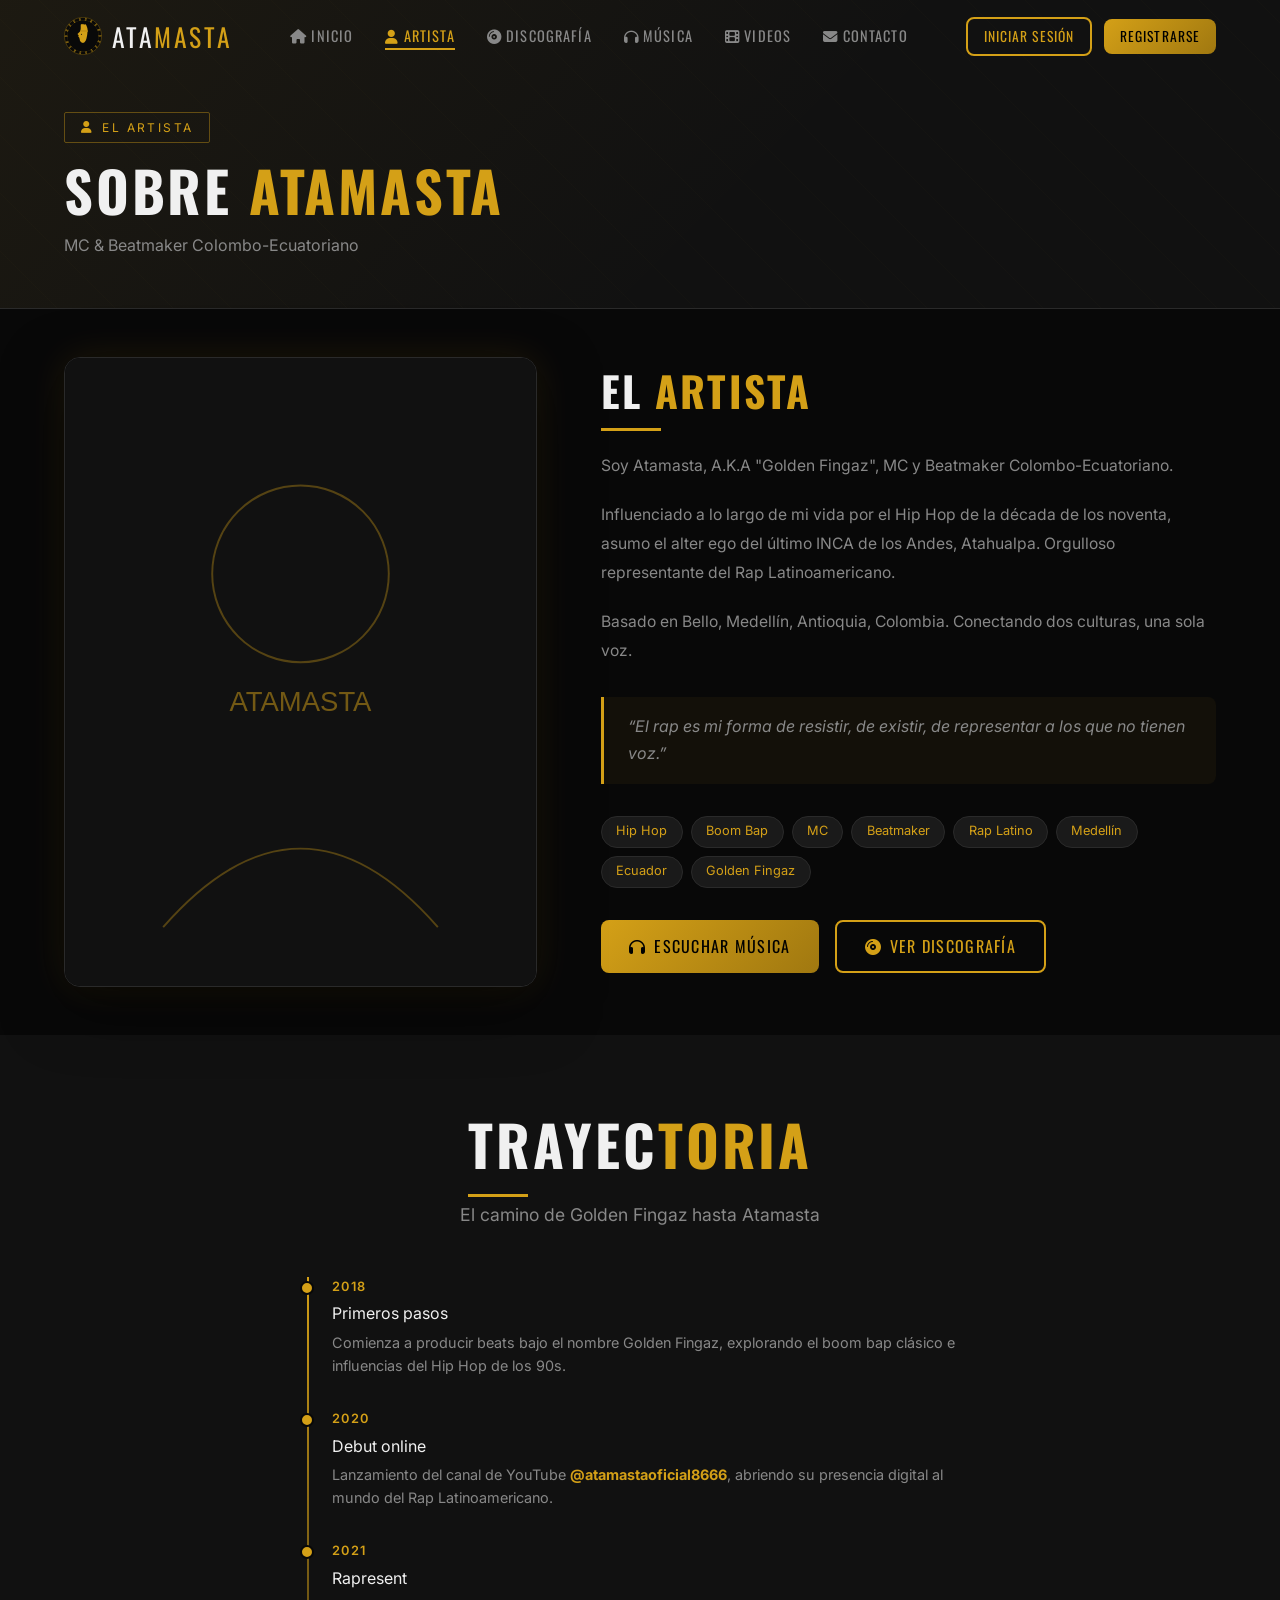
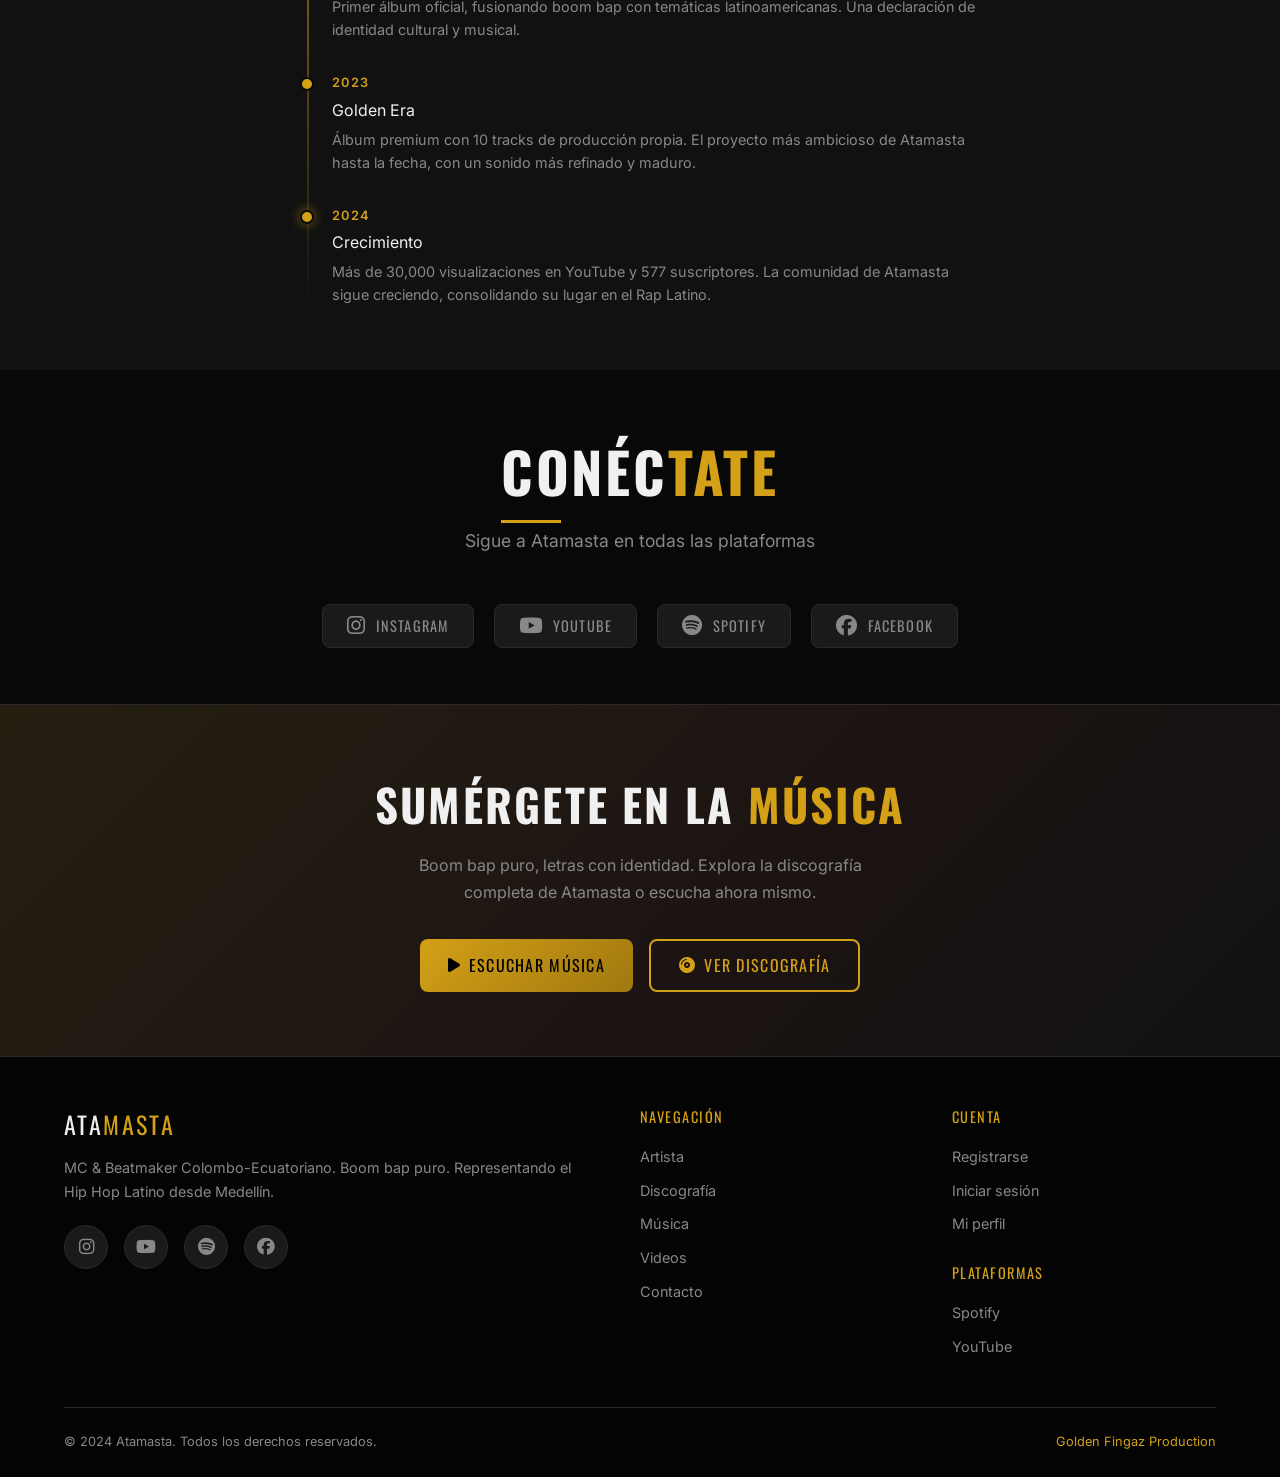
==== commit bfc0d43f: "Fix infinite console error loop from broken placeholder images Replace all via.placeholder.com refer" ====
--- a/frontend/pages/about.html
+++ b/frontend/pages/about.html
@@ -45,7 +45,7 @@
       <!-- Photo column -->
       <div>
         <img
-          src="https://via.placeholder.com/480x640/111111/d4a017?text=ATAMASTA"
+          src="data:image/svg+xml,%3Csvg xmlns='http://www.w3.org/2000/svg' viewBox='0 0 480 640'%3E%3Crect width='480' height='640' fill='%23111'/%3E%3Ccircle cx='240' cy='220' r='90' fill='none' stroke='%23d4a017' stroke-width='2' opacity='.35'/%3E%3Cpath d='M100 580 Q240 420 380 580' fill='none' stroke='%23d4a017' stroke-width='2' opacity='.35'/%3E%3Ctext x='240' y='360' text-anchor='middle' font-family='Arial' font-size='28' fill='%23d4a017' opacity='.5'%3EATAMASTA%3C/text%3E%3C/svg%3E"
           alt="Atamasta — MC y Beatmaker"
           class="bio-photo"
           id="artist-photo"
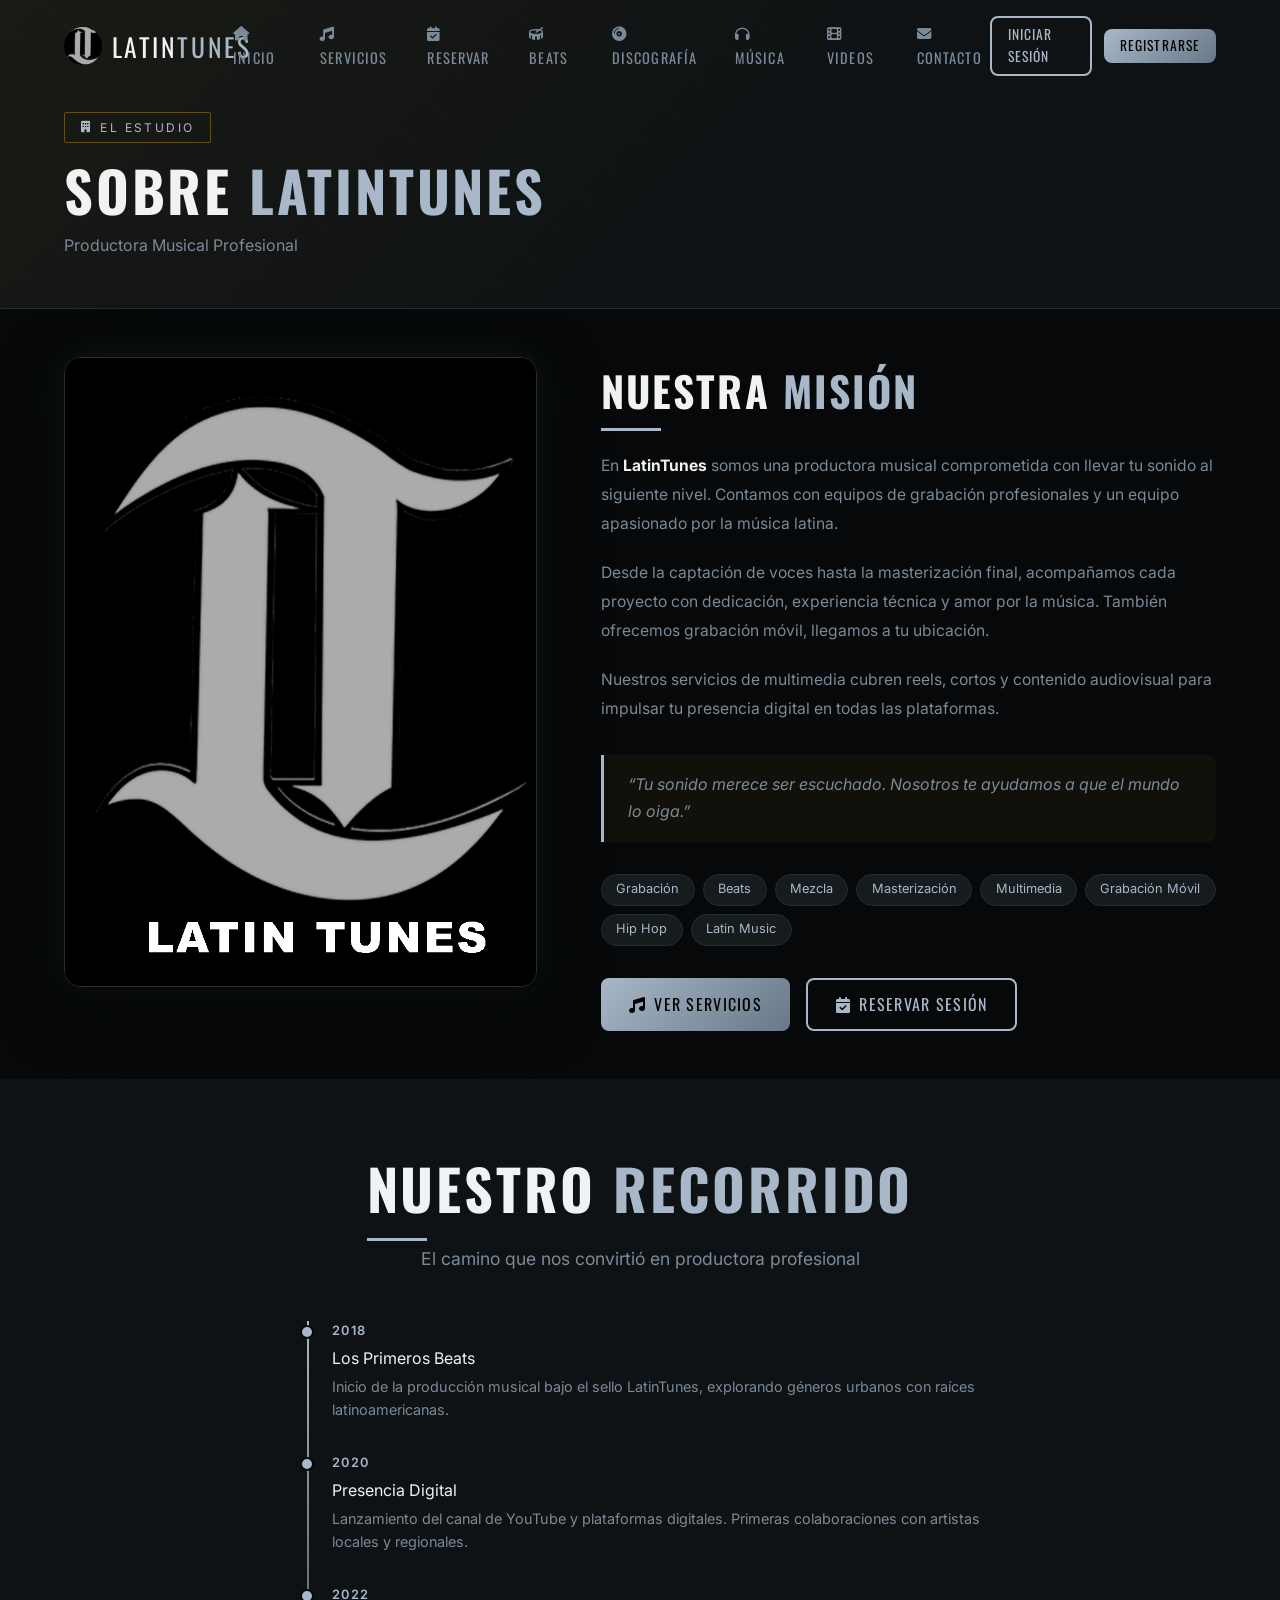
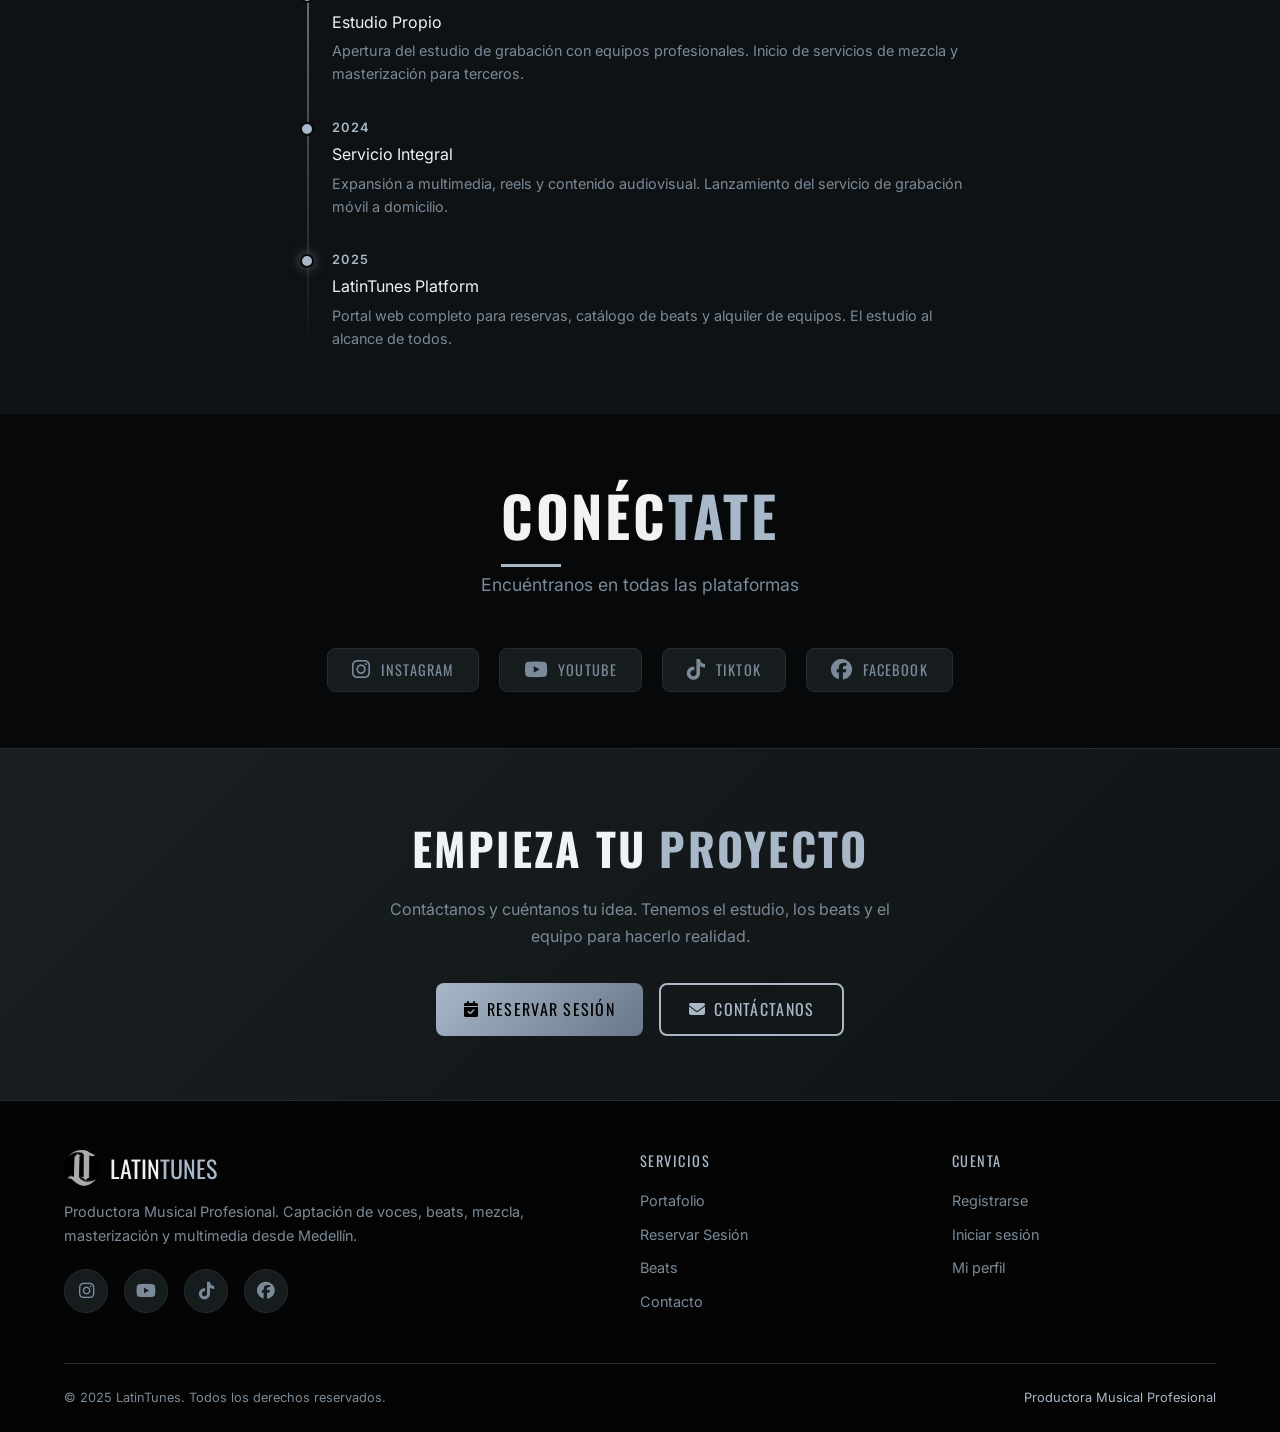
==== commit 85d5ef71: "Rebrand completo Atamasta → LatinTunes Productora Musical Backend: - Renombrar DB/contenedores a lat" ====
--- a/frontend/pages/about.html
+++ b/frontend/pages/about.html
@@ -3,8 +3,8 @@
 <head>
   <meta charset="UTF-8" />
   <meta name="viewport" content="width=device-width, initial-scale=1.0" />
-  <title>Sobre Atamasta — MC &amp; Beatmaker Colombo-Ecuatoriano</title>
-  <meta name="description" content="Biografía de Atamasta, A.K.A Golden Fingaz. MC y Beatmaker Colombo-Ecuatoriano basado en Medellín. Rap Latino, Boom Bap, alter ego de Atahualpa." />
+  <title>Nosotros — LatinTunes Productora Musical</title>
+  <meta name="description" content="LatinTunes: Productora musical profesional. Captación de voces, beats, mezcla, masterización y multimedia. Conoce nuestro equipo y misión." />
   <link rel="preconnect" href="https://fonts.googleapis.com" />
   <link rel="preconnect" href="https://fonts.gstatic.com" crossorigin />
   <link href="https://fonts.googleapis.com/css2?family=Oswald:wght@400;600;700&family=Inter:wght@400;500;600&display=swap" rel="stylesheet" />
@@ -14,281 +14,187 @@
 </head>
 <body>
 
-<!-- Loader -->
 <div class="loader-overlay" id="page-loader">
   <div class="loader-ring"></div>
-  <div class="loader-text">Atamasta</div>
+  <div class="loader-text">LatinTunes</div>
 </div>
 
-<!-- Toast container -->
 <div id="toast-container" class="toast-container"></div>
 
-<!-- Navbar injected by JS -->
-
-<!-- ══ PAGE HERO ══════════════════════════════════════════════════════════════ -->
 <section class="page-hero">
   <div class="container">
-    <div class="page-hero-tag">
-      <i class="fas fa-user"></i>
-      El Artista
-    </div>
-    <h1>Sobre <span>Atamasta</span></h1>
-    <p>MC &amp; Beatmaker Colombo-Ecuatoriano</p>
-  </div>
-</section>
-
-<!-- ══ BIO SECTION ════════════════════════════════════════════════════════════ -->
+    <div class="page-hero-tag"><i class="fas fa-building"></i> El Estudio</div>
+    <h1>Sobre <span>LatinTunes</span></h1>
+    <p>Productora Musical Profesional</p>
+  </div>
+</section>
+
 <section class="bio-section" style="background: var(--bg);">
   <div class="container">
     <div class="bio-grid reveal">
 
-      <!-- Photo column -->
-      <div>
-        <img
-          src="data:image/svg+xml,%3Csvg xmlns='http://www.w3.org/2000/svg' viewBox='0 0 480 640'%3E%3Crect width='480' height='640' fill='%23111'/%3E%3Ccircle cx='240' cy='220' r='90' fill='none' stroke='%23d4a017' stroke-width='2' opacity='.35'/%3E%3Cpath d='M100 580 Q240 420 380 580' fill='none' stroke='%23d4a017' stroke-width='2' opacity='.35'/%3E%3Ctext x='240' y='360' text-anchor='middle' font-family='Arial' font-size='28' fill='%23d4a017' opacity='.5'%3EATAMASTA%3C/text%3E%3C/svg%3E"
-          alt="Atamasta — MC y Beatmaker"
-          class="bio-photo"
-          id="artist-photo"
-          style="
-            position: sticky; top: 100px;
-            box-shadow: 0 20px 60px rgba(0,0,0,0.5), 0 0 40px rgba(212,160,23,0.12);
-          "
-        />
-      </div>
-
-      <!-- Text column -->
-      <div>
-        <h2 class="section-title" style="font-size: clamp(1.6rem, 3.5vw, 2.6rem); margin-bottom: 1.75rem;">
-          El <span>Artista</span>
+      <div>
+        <img src="../img/LatinTunes.jpeg" alt="LatinTunes Studio"
+          class="bio-photo" id="studio-photo"
+          style="position:sticky;top:100px;box-shadow:0 20px 60px rgba(0,0,0,0.5),0 0 40px rgba(168,184,200,0.1);object-fit:cover;" />
+      </div>
+
+      <div>
+        <h2 class="section-title" style="font-size:clamp(1.6rem,3.5vw,2.6rem);margin-bottom:1.75rem;">
+          Nuestra <span>Misión</span>
         </h2>
 
-        <p style="color: var(--text-muted); line-height: 1.85; margin-bottom: 1.25rem; font-size: 0.98rem;">
-          Soy Atamasta, A.K.A "Golden Fingaz", MC y Beatmaker Colombo-Ecuatoriano.
+        <p style="color:var(--text-muted);line-height:1.85;margin-bottom:1.25rem;font-size:0.98rem;">
+          En <strong style="color:var(--text);">LatinTunes</strong> somos una productora musical comprometida con llevar tu sonido al siguiente nivel. Contamos con equipos de grabación profesionales y un equipo apasionado por la música latina.
         </p>
 
-        <p style="color: var(--text-muted); line-height: 1.85; margin-bottom: 1.25rem; font-size: 0.98rem;">
-          Influenciado a lo largo de mi vida por el Hip Hop de la década de los noventa,
-          asumo el alter ego del último INCA de los Andes, Atahualpa. Orgulloso representante
-          del Rap Latinoamericano.
+        <p style="color:var(--text-muted);line-height:1.85;margin-bottom:1.25rem;font-size:0.98rem;">
+          Desde la captación de voces hasta la masterización final, acompañamos cada proyecto con dedicación, experiencia técnica y amor por la música. También ofrecemos grabación móvil, llegamos a tu ubicación.
         </p>
 
-        <p style="color: var(--text-muted); line-height: 1.85; margin-bottom: 1.75rem; font-size: 0.98rem;">
-          Basado en Bello, Medellín, Antioquia, Colombia. Conectando dos culturas, una sola voz.
+        <p style="color:var(--text-muted);line-height:1.85;margin-bottom:1.75rem;font-size:0.98rem;">
+          Nuestros servicios de multimedia cubren reels, cortos y contenido audiovisual para impulsar tu presencia digital en todas las plataformas.
         </p>
 
-        <!-- Quote block -->
         <blockquote class="bio-quote">
-          &ldquo;El rap es mi forma de resistir, de existir, de representar a los que no tienen voz.&rdquo;
+          &ldquo;Tu sonido merece ser escuchado. Nosotros te ayudamos a que el mundo lo oiga.&rdquo;
         </blockquote>
 
-        <!-- Tags -->
-        <div class="about-tags" style="margin: 1.75rem 0;">
+        <div class="about-tags" style="margin:1.75rem 0;">
+          <span class="about-tag">Grabación</span>
+          <span class="about-tag">Beats</span>
+          <span class="about-tag">Mezcla</span>
+          <span class="about-tag">Masterización</span>
+          <span class="about-tag">Multimedia</span>
+          <span class="about-tag">Grabación Móvil</span>
           <span class="about-tag">Hip Hop</span>
-          <span class="about-tag">Boom Bap</span>
-          <span class="about-tag">MC</span>
-          <span class="about-tag">Beatmaker</span>
-          <span class="about-tag">Rap Latino</span>
-          <span class="about-tag">Medellín</span>
-          <span class="about-tag">Ecuador</span>
-          <span class="about-tag">Golden Fingaz</span>
-        </div>
-
-        <!-- CTA buttons -->
-        <div style="display: flex; gap: 1rem; flex-wrap: wrap; margin-top: 2rem;">
-          <a href="music.html" class="btn btn-primary">
-            <i class="fas fa-headphones"></i> Escuchar Música
-          </a>
-          <a href="discography.html" class="btn btn-secondary">
-            <i class="fas fa-compact-disc"></i> Ver Discografía
-          </a>
-        </div>
-      </div>
-    </div>
-  </div>
-</section>
-
-<!-- ══ CAREER TIMELINE ════════════════════════════════════════════════════════ -->
-<section style="padding: 4rem 0; background: var(--bg2);">
+          <span class="about-tag">Latin Music</span>
+        </div>
+
+        <div style="display:flex;gap:1rem;flex-wrap:wrap;margin-top:2rem;">
+          <a href="services.html" class="btn btn-primary"><i class="fas fa-music"></i> Ver Servicios</a>
+          <a href="booking.html" class="btn btn-secondary"><i class="fas fa-calendar-check"></i> Reservar Sesión</a>
+        </div>
+      </div>
+    </div>
+  </div>
+</section>
+
+<section style="padding:4rem 0;background:var(--bg2);">
   <div class="container">
     <div class="section-header reveal">
-      <h2 class="section-title">Trayec<span>toria</span></h2>
-      <p class="section-subtitle">El camino de Golden Fingaz hasta Atamasta</p>
-    </div>
-
-    <div style="max-width: 680px; margin: 0 auto;">
+      <h2 class="section-title">Nuestro <span>Recorrido</span></h2>
+      <p class="section-subtitle">El camino que nos convirtió en productora profesional</p>
+    </div>
+
+    <div style="max-width:680px;margin:0 auto;">
       <div class="timeline reveal">
 
         <div class="timeline-item">
           <div class="timeline-dot"></div>
           <div class="timeline-year">2018</div>
-          <div class="timeline-title">Primeros pasos</div>
-          <div class="timeline-text">
-            Comienza a producir beats bajo el nombre Golden Fingaz, explorando el boom bap
-            clásico e influencias del Hip Hop de los 90s.
-          </div>
+          <div class="timeline-title">Los Primeros Beats</div>
+          <div class="timeline-text">Inicio de la producción musical bajo el sello LatinTunes, explorando géneros urbanos con raíces latinoamericanas.</div>
         </div>
 
         <div class="timeline-item">
           <div class="timeline-dot"></div>
           <div class="timeline-year">2020</div>
-          <div class="timeline-title">Debut online</div>
-          <div class="timeline-text">
-            Lanzamiento del canal de YouTube <strong style="color: var(--gold);">@atamastaoficial8666</strong>,
-            abriendo su presencia digital al mundo del Rap Latinoamericano.
-          </div>
-        </div>
-
-        <div class="timeline-item">
-          <div class="timeline-dot"></div>
-          <div class="timeline-year">2021</div>
-          <div class="timeline-title">Rapresent</div>
-          <div class="timeline-text">
-            Primer álbum oficial, fusionando boom bap con temáticas latinoamericanas.
-            Una declaración de identidad cultural y musical.
-          </div>
-        </div>
-
-        <div class="timeline-item">
-          <div class="timeline-dot"></div>
-          <div class="timeline-year">2023</div>
-          <div class="timeline-title">Golden Era</div>
-          <div class="timeline-text">
-            Álbum premium con 10 tracks de producción propia. El proyecto más ambicioso de
-            Atamasta hasta la fecha, con un sonido más refinado y maduro.
-          </div>
-        </div>
-
-        <div class="timeline-item" style="margin-bottom: 0;">
-          <div class="timeline-dot" style="background: var(--gold); box-shadow: 0 0 12px rgba(212,160,23,0.6);"></div>
+          <div class="timeline-title">Presencia Digital</div>
+          <div class="timeline-text">Lanzamiento del canal de YouTube y plataformas digitales. Primeras colaboraciones con artistas locales y regionales.</div>
+        </div>
+
+        <div class="timeline-item">
+          <div class="timeline-dot"></div>
+          <div class="timeline-year">2022</div>
+          <div class="timeline-title">Estudio Propio</div>
+          <div class="timeline-text">Apertura del estudio de grabación con equipos profesionales. Inicio de servicios de mezcla y masterización para terceros.</div>
+        </div>
+
+        <div class="timeline-item">
+          <div class="timeline-dot"></div>
           <div class="timeline-year">2024</div>
-          <div class="timeline-title">Crecimiento</div>
-          <div class="timeline-text">
-            Más de 30,000 visualizaciones en YouTube y 577 suscriptores. La comunidad de
-            Atamasta sigue creciendo, consolidando su lugar en el Rap Latino.
-          </div>
-        </div>
-
-      </div>
-    </div>
-  </div>
-</section>
-
-<!-- ══ SOCIAL LINKS ═══════════════════════════════════════════════════════════ -->
-<section style="padding: 3.5rem 0; background: var(--bg);">
+          <div class="timeline-title">Servicio Integral</div>
+          <div class="timeline-text">Expansión a multimedia, reels y contenido audiovisual. Lanzamiento del servicio de grabación móvil a domicilio.</div>
+        </div>
+
+        <div class="timeline-item" style="margin-bottom:0;">
+          <div class="timeline-dot" style="background:var(--gold);box-shadow:0 0 12px rgba(168,184,200,0.5);"></div>
+          <div class="timeline-year">2025</div>
+          <div class="timeline-title">LatinTunes Platform</div>
+          <div class="timeline-text">Portal web completo para reservas, catálogo de beats y alquiler de equipos. El estudio al alcance de todos.</div>
+        </div>
+
+      </div>
+    </div>
+  </div>
+</section>
+
+<section style="padding:3.5rem 0;background:var(--bg);">
   <div class="container">
     <div class="section-header reveal">
       <h2 class="section-title">Conéc<span>tate</span></h2>
-      <p class="section-subtitle">Sigue a Atamasta en todas las plataformas</p>
-    </div>
-
-    <div class="about-socials" style="justify-content: center; gap: 1.25rem; flex-wrap: wrap;" id="about-socials">
-
-      <a
-        href="https://www.instagram.com/atamastaoficial/"
-        target="_blank" rel="noopener"
-        class="social-link reveal"
-        title="Instagram — @atamastaoficial"
-        style="width: auto; border-radius: var(--radius); padding: 0.75rem 1.5rem; gap: 0.6rem; font-size: 0.9rem; font-family: var(--font-display); letter-spacing: 0.08em; text-transform: uppercase;"
-      >
-        <i class="fab fa-instagram" style="font-size: 1.3rem;"></i>
-        <span>Instagram</span>
-      </a>
-
-      <a
-        href="https://www.youtube.com/@atamastaoficial8666"
-        target="_blank" rel="noopener"
-        class="social-link reveal"
-        title="YouTube — @atamastaoficial8666"
-        style="width: auto; border-radius: var(--radius); padding: 0.75rem 1.5rem; gap: 0.6rem; font-size: 0.9rem; font-family: var(--font-display); letter-spacing: 0.08em; text-transform: uppercase; animation-delay: 0.1s;"
-      >
-        <i class="fab fa-youtube" style="font-size: 1.3rem;"></i>
-        <span>YouTube</span>
-      </a>
-
-      <a
-        href="https://open.spotify.com/artist/0pKlzt6G9f8KCTVXr8SUyM"
-        target="_blank" rel="noopener"
-        class="social-link reveal"
-        title="Spotify — Atamasta"
-        style="width: auto; border-radius: var(--radius); padding: 0.75rem 1.5rem; gap: 0.6rem; font-size: 0.9rem; font-family: var(--font-display); letter-spacing: 0.08em; text-transform: uppercase; animation-delay: 0.2s;"
-      >
-        <i class="fab fa-spotify" style="font-size: 1.3rem;"></i>
-        <span>Spotify</span>
-      </a>
-
-      <a
-        href="https://www.facebook.com/OficialAtamasta"
-        target="_blank" rel="noopener"
-        class="social-link reveal"
-        title="Facebook — Oficial Atamasta"
-        style="width: auto; border-radius: var(--radius); padding: 0.75rem 1.5rem; gap: 0.6rem; font-size: 0.9rem; font-family: var(--font-display); letter-spacing: 0.08em; text-transform: uppercase; animation-delay: 0.3s;"
-      >
-        <i class="fab fa-facebook" style="font-size: 1.3rem;"></i>
-        <span>Facebook</span>
-      </a>
-
-    </div>
-  </div>
-</section>
-
-<!-- ══ CTA FINAL ══════════════════════════════════════════════════════════════ -->
-<section style="
-  padding: 4rem 0;
-  background: linear-gradient(135deg, rgba(212,160,23,0.1) 0%, rgba(192,57,43,0.06) 60%, transparent 100%), var(--bg2);
-  border-top: 1px solid var(--border);
-  text-align: center;
-">
+      <p class="section-subtitle">Encuéntranos en todas las plataformas</p>
+    </div>
+    <div class="about-socials" style="justify-content:center;gap:1.25rem;flex-wrap:wrap;">
+      <a href="#" target="_blank" rel="noopener" class="social-link reveal" style="width:auto;border-radius:var(--radius);padding:0.75rem 1.5rem;gap:0.6rem;font-size:0.9rem;font-family:var(--font-display);letter-spacing:0.08em;text-transform:uppercase;">
+        <i class="fab fa-instagram" style="font-size:1.3rem;"></i><span>Instagram</span>
+      </a>
+      <a href="#" target="_blank" rel="noopener" class="social-link reveal" style="width:auto;border-radius:var(--radius);padding:0.75rem 1.5rem;gap:0.6rem;font-size:0.9rem;font-family:var(--font-display);letter-spacing:0.08em;text-transform:uppercase;animation-delay:0.1s;">
+        <i class="fab fa-youtube" style="font-size:1.3rem;"></i><span>YouTube</span>
+      </a>
+      <a href="#" target="_blank" rel="noopener" class="social-link reveal" style="width:auto;border-radius:var(--radius);padding:0.75rem 1.5rem;gap:0.6rem;font-size:0.9rem;font-family:var(--font-display);letter-spacing:0.08em;text-transform:uppercase;animation-delay:0.2s;">
+        <i class="fab fa-tiktok" style="font-size:1.3rem;"></i><span>TikTok</span>
+      </a>
+      <a href="#" target="_blank" rel="noopener" class="social-link reveal" style="width:auto;border-radius:var(--radius);padding:0.75rem 1.5rem;gap:0.6rem;font-size:0.9rem;font-family:var(--font-display);letter-spacing:0.08em;text-transform:uppercase;animation-delay:0.3s;">
+        <i class="fab fa-facebook" style="font-size:1.3rem;"></i><span>Facebook</span>
+      </a>
+    </div>
+  </div>
+</section>
+
+<section style="padding:4rem 0;background:linear-gradient(135deg,rgba(168,184,200,0.08) 0%,transparent 100%),var(--bg2);border-top:1px solid var(--border);text-align:center;">
   <div class="container">
     <div class="reveal">
-      <h2 style="
-        font-family: var(--font-display);
-        font-size: clamp(1.6rem, 4vw, 2.8rem);
-        text-transform: uppercase;
-        margin-bottom: 0.75rem;
-      ">
-        Sumérgete en la <span style="color: var(--gold);">Música</span>
+      <h2 style="font-family:var(--font-display);font-size:clamp(1.6rem,4vw,2.8rem);text-transform:uppercase;margin-bottom:0.75rem;">
+        Empieza tu <span style="color:var(--gold);">Proyecto</span>
       </h2>
-      <p style="color: var(--text-muted); margin-bottom: 2rem; font-size: 1rem; max-width: 500px; margin-left: auto; margin-right: auto; line-height: 1.7;">
-        Boom bap puro, letras con identidad. Explora la discografía completa de Atamasta o escucha ahora mismo.
+      <p style="color:var(--text-muted);margin-bottom:2rem;font-size:1rem;max-width:500px;margin-left:auto;margin-right:auto;line-height:1.7;">
+        Contáctanos y cuéntanos tu idea. Tenemos el estudio, los beats y el equipo para hacerlo realidad.
       </p>
-      <div style="display: flex; gap: 1rem; justify-content: center; flex-wrap: wrap;">
-        <a href="music.html" class="btn btn-primary">
-          <i class="fas fa-play"></i> Escuchar Música
-        </a>
-        <a href="discography.html" class="btn btn-secondary">
-          <i class="fas fa-compact-disc"></i> Ver Discografía
-        </a>
-      </div>
-    </div>
-  </div>
-</section>
-
-<!-- ══ FOOTER ════════════════════════════════════════════════════════════════ -->
+      <div style="display:flex;gap:1rem;justify-content:center;flex-wrap:wrap;">
+        <a href="booking.html" class="btn btn-primary"><i class="fas fa-calendar-check"></i> Reservar Sesión</a>
+        <a href="contact.html" class="btn btn-secondary"><i class="fas fa-envelope"></i> Contáctanos</a>
+      </div>
+    </div>
+  </div>
+</section>
+
 <footer class="footer">
   <div class="container">
     <div class="footer-grid">
       <div class="footer-brand">
-        <div class="nav-logo" style="font-size: 1.5rem;">ATA<span style="color: var(--gold);">MASTA</span></div>
-        <p>MC &amp; Beatmaker Colombo-Ecuatoriano. Boom bap puro. Representando el Hip Hop Latino desde Medellín.</p>
-        <div class="about-socials" style="margin-top: 1.25rem;">
-          <a href="https://www.instagram.com/atamastaoficial/" target="_blank" rel="noopener" class="social-link" title="Instagram"><i class="fab fa-instagram"></i></a>
-          <a href="https://www.youtube.com/@atamastaoficial8666" target="_blank" rel="noopener" class="social-link" title="YouTube"><i class="fab fa-youtube"></i></a>
-          <a href="https://open.spotify.com/artist/0pKlzt6G9f8KCTVXr8SUyM" target="_blank" rel="noopener" class="social-link" title="Spotify"><i class="fab fa-spotify"></i></a>
-          <a href="https://www.facebook.com/OficialAtamasta" target="_blank" rel="noopener" class="social-link" title="Facebook"><i class="fab fa-facebook"></i></a>
-        </div>
-      </div>
-
-      <div>
-        <div class="footer-title">Navegación</div>
+        <div class="nav-logo-wrap" style="font-size:1.5rem;margin-bottom:0.75rem;">
+          <img src="../img/LatinTunes.jpeg" alt="LatinTunes" style="width:36px;height:36px;border-radius:50%;object-fit:cover;" />
+          <span style="font-family:var(--font-display);">LATIN<span style="color:var(--gold);">TUNES</span></span>
+        </div>
+        <p>Productora Musical Profesional. Captación de voces, beats, mezcla, masterización y multimedia desde Medellín.</p>
+        <div class="about-socials" style="margin-top:1.25rem;">
+          <a href="#" class="social-link" title="Instagram"><i class="fab fa-instagram"></i></a>
+          <a href="#" class="social-link" title="YouTube"><i class="fab fa-youtube"></i></a>
+          <a href="#" class="social-link" title="TikTok"><i class="fab fa-tiktok"></i></a>
+          <a href="#" class="social-link" title="Facebook"><i class="fab fa-facebook"></i></a>
+        </div>
+      </div>
+      <div>
+        <div class="footer-title">Servicios</div>
         <ul class="footer-links">
-          <li><a href="about.html">Artista</a></li>
-          <li><a href="discography.html">Discografía</a></li>
-          <li><a href="music.html">Música</a></li>
-          <li><a href="videos.html">Videos</a></li>
+          <li><a href="services.html">Portafolio</a></li>
+          <li><a href="booking.html">Reservar Sesión</a></li>
+          <li><a href="beats.html">Beats</a></li>
           <li><a href="contact.html">Contacto</a></li>
         </ul>
       </div>
-
       <div>
         <div class="footer-title">Cuenta</div>
         <ul class="footer-links">
@@ -296,17 +202,11 @@
           <li><a href="login.html">Iniciar sesión</a></li>
           <li><a href="dashboard.html">Mi perfil</a></li>
         </ul>
-        <div class="footer-title" style="margin-top: 1.5rem;">Plataformas</div>
-        <ul class="footer-links">
-          <li><a href="https://open.spotify.com/artist/0pKlzt6G9f8KCTVXr8SUyM" target="_blank" rel="noopener">Spotify</a></li>
-          <li><a href="https://www.youtube.com/@atamastaoficial8666" target="_blank" rel="noopener">YouTube</a></li>
-        </ul>
-      </div>
-    </div>
-
+      </div>
+    </div>
     <div class="footer-bottom">
-      <span>&copy; 2024 Atamasta. Todos los derechos reservados.</span>
-      <span style="color: var(--gold);">Golden Fingaz Production</span>
+      <span>&copy; 2025 LatinTunes. Todos los derechos reservados.</span>
+      <span style="color:var(--gold);">Productora Musical Profesional</span>
     </div>
   </div>
 </footer>
@@ -316,13 +216,8 @@
 <script src="../js/navbar.js"></script>
 <script>
 document.addEventListener('DOMContentLoaded', () => {
-  // Inject shared navbar (isSubPage = true → uses ../ prefix for root links)
   initSharedNavbar('about', true);
-
-  // Scroll reveal
   initScrollReveal();
-
-  // Hide loader
   hideLoader();
 });
 </script>
--- a/frontend/css/main.css
+++ b/frontend/css/main.css
@@ -2,22 +2,22 @@
 *, *::before, *::after { box-sizing: border-box; margin: 0; padding: 0; }
 
 :root {
-  --gold: #d4a017;
-  --gold-light: #f0c040;
-  --gold-dark: #a07810;
+  --gold: #a8b8c8;
+  --gold-light: #d0dce8;
+  --gold-dark: #687888;
   --red: #c0392b;
   --red-light: #e74c3c;
-  --bg: #080808;
-  --bg2: #111111;
-  --bg3: #1a1a1a;
-  --bg4: #222222;
-  --text: #f0f0f0;
-  --text-muted: #888888;
-  --border: #2a2a2a;
+  --bg: #060809;
+  --bg2: #0e1214;
+  --bg3: #161b1e;
+  --bg4: #1e2428;
+  --text: #f0f2f4;
+  --text-muted: #7a8a98;
+  --border: #242c34;
   --radius: 8px;
   --radius-lg: 16px;
-  --shadow: 0 4px 24px rgba(0,0,0,0.6);
-  --shadow-gold: 0 0 30px rgba(212,160,23,0.3);
+  --shadow: 0 4px 24px rgba(0,0,0,0.7);
+  --shadow-gold: 0 0 30px rgba(168,184,200,0.25);
   --transition: all 0.3s cubic-bezier(0.4, 0, 0.2, 1);
   --font-display: 'Oswald', 'Impact', sans-serif;
   --font-body: 'Inter', 'Segoe UI', sans-serif;
@@ -159,6 +159,7 @@
 .nav-links a:hover::after, .nav-links a.active::after { transform: scaleX(1); }
 
 .nav-auth { display: flex; align-items: center; gap: 0.75rem; }
+.nav-mobile-auth { display: none; }
 .nav-user {
   display: flex; align-items: center; gap: 0.5rem;
   color: var(--text-muted);
@@ -776,6 +777,133 @@
 .reveal { opacity: 0; transform: translateY(40px); transition: opacity 0.7s ease, transform 0.7s ease; }
 .reveal.visible { opacity: 1; transform: translateY(0); }
 
+/* ── Home Hero with banner image ─────────────────────────────────────────────── */
+.home-hero {
+  position: relative; height: 100vh;
+  min-height: 600px; max-height: 960px;
+  display: flex; align-items: center;
+  padding-top: 64px;          /* push content below fixed navbar */
+  overflow: hidden;
+}
+.hero-bg-layer { position: absolute; inset: 0; }
+.hero-bg-img {
+  width: 100%; height: 100%;
+  object-fit: cover; object-position: center 25%;
+  animation: heroKenBurns 22s ease-in-out infinite alternate;
+  will-change: transform;
+}
+.hero-gradient-overlay {
+  position: absolute; inset: 0;
+  background: linear-gradient(
+    112deg,
+    rgba(0,0,0,0.94) 0%,
+    rgba(0,0,0,0.82) 32%,
+    rgba(0,0,0,0.52) 62%,
+    rgba(0,0,0,0.15) 100%
+  );
+}
+.hero-grain {
+  position: absolute; inset: 0; pointer-events: none; opacity: 0.04;
+  background-image: url("data:image/svg+xml,%3Csvg viewBox='0 0 256 256' xmlns='http://www.w3.org/2000/svg'%3E%3Cfilter id='n'%3E%3CfeTurbulence type='fractalNoise' baseFrequency='0.88' numOctaves='4' stitchTiles='stitch'/%3E%3C/filter%3E%3Crect width='100%25' height='100%25' filter='url(%23n)'/%3E%3C/svg%3E");
+  background-size: 256px;
+}
+/* container inside the hero — no flex, just stacks its children */
+.hero-container { position: relative; z-index: 2; width: 100%; }
+
+/* row: text left, vinyl right */
+.home-hero-inner {
+  display: flex;
+  align-items: center;
+  justify-content: space-between;
+  gap: 3rem;
+}
+.hero-text { flex: 1; min-width: 0; max-width: 580px; }
+.hero-title {
+  font-family: var(--font-display);
+  font-size: clamp(3rem, 7vw, 5.8rem);
+  line-height: 0.90; text-transform: uppercase; font-weight: 900;
+  margin-bottom: 1.25rem;
+}
+.hero-name {
+  color: var(--gold); display: block;
+  animation: revealRight 1s cubic-bezier(0.16,1,0.3,1) 0.45s both;
+}
+.hero-aka {
+  color: rgba(255,255,255,0.38); font-size: 0.32em;
+  letter-spacing: 0.26em; display: block; margin-top: 0.6rem;
+  animation: fadeSlideUp 0.8s ease 0.8s both;
+}
+.hero-desc {
+  color: rgba(255,255,255,0.68); font-size: 1rem;
+  line-height: 1.75; max-width: 430px; margin-bottom: 1.75rem;
+  animation: fadeSlideUp 0.8s ease 1s both;
+}
+.hero-anim-1 { animation: fadeSlideDown 0.7s cubic-bezier(0.16,1,0.3,1) 0.2s both; }
+.hero-anim-4 { animation: fadeSlideUp 0.7s ease 1.2s both; }
+
+/* vinyl: wrap has the explicit size so flex knows the width */
+.hero-vinyl-wrap {
+  flex-shrink: 0;
+  width: clamp(200px, 26vw, 340px);
+  height: clamp(200px, 26vw, 340px);
+  animation: springIn 1.3s cubic-bezier(0.34,1.56,0.64,1) 0.7s both;
+}
+.hero-vinyl {
+  width: 100%; height: 100%;
+  border-radius: 50%;
+  background: conic-gradient(from 0deg,
+    #1c1c1c 0deg, #0d0d0d 15deg, #1c1c1c 30deg, #0d0d0d 45deg,
+    #1c1c1c 60deg, #0d0d0d 75deg, #1c1c1c 90deg, #0d0d0d 105deg,
+    #1c1c1c 120deg, #0d0d0d 135deg, #1c1c1c 150deg, #0d0d0d 165deg,
+    #1c1c1c 180deg, #0d0d0d 195deg, #1c1c1c 210deg, #0d0d0d 225deg,
+    #1c1c1c 240deg, #0d0d0d 255deg, #1c1c1c 270deg, #0d0d0d 285deg,
+    #1c1c1c 300deg, #0d0d0d 315deg, #1c1c1c 330deg, #0d0d0d 345deg,
+    #1c1c1c 360deg);
+  border: 3px solid rgba(212,160,23,0.45);
+  box-shadow: 0 0 80px rgba(212,160,23,0.28), 0 0 160px rgba(212,160,23,0.1);
+  display: flex; align-items: center; justify-content: center;
+  animation: spin 18s linear infinite;
+}
+.hero-vinyl-logo {
+  width: 54%; height: 54%; border-radius: 50%; display: block;
+  animation: spin 18s linear infinite reverse;
+}
+.hero-scroll-hint {
+  position: absolute; bottom: 2rem; left: 50%; transform: translateX(-50%);
+  display: flex; flex-direction: column; align-items: center; gap: 0.4rem;
+  color: rgba(255,255,255,0.32); font-family: var(--font-display); z-index: 2;
+  font-size: 0.6rem; letter-spacing: 0.22em; text-transform: uppercase;
+  animation: fadeSlideUp 0.6s ease 1.7s both; pointer-events: none;
+}
+.hero-scroll-hint i { font-size: 0.85rem; animation: scrollBounce 2.2s ease-in-out infinite; }
+
+@keyframes heroKenBurns {
+  0%   { transform: scale(1.09) translate(1.5%, 0.8%); }
+  100% { transform: scale(1)    translate(0%,   0%);   }
+}
+@keyframes revealRight {
+  from { clip-path: inset(0 100% 0 0); opacity: 0; }
+  to   { clip-path: inset(0 0%   0 0); opacity: 1; }
+}
+@keyframes fadeSlideDown {
+  from { opacity: 0; transform: translateY(-22px); }
+  to   { opacity: 1; transform: translateY(0); }
+}
+@keyframes fadeSlideUp {
+  from { opacity: 0; transform: translateY(22px); }
+  to   { opacity: 1; transform: translateY(0); }
+}
+@keyframes springIn {
+  0%   { opacity: 0; transform: scale(0.55) rotate(-25deg); }
+  55%  { opacity: 1; transform: scale(1.07) rotate(3deg); }
+  75%  { transform: scale(0.97) rotate(-1deg); }
+  100% { opacity: 1; transform: scale(1) rotate(0deg); }
+}
+@keyframes scrollBounce {
+  0%, 100% { transform: translateY(0);   opacity: 0.35; }
+  50%       { transform: translateY(9px); opacity: 0.9;  }
+}
+
 /* ── Responsive ──────────────────────────────────────────────────────────────── */
 @media (max-width: 1024px) {
   .about-grid { grid-template-columns: 1fr; }
@@ -787,24 +915,64 @@
 }
 
 @media (max-width: 768px) {
-  .nav-links { display: none; position: fixed; top: 60px; left: 0; right: 0; bottom: 0; background: rgba(8,8,8,0.97); flex-direction: column; align-items: center; justify-content: center; gap: 2.5rem; font-size: 1.2rem; }
+  /* ─ Navbar ─ */
+  .nav-auth { display: none; }
+  .nav-links {
+    display: none;
+    position: fixed; top: 60px; left: 0; right: 0; bottom: 0;
+    background: rgba(8,8,8,0.97);
+    flex-direction: column; align-items: center; justify-content: center;
+    gap: 2rem; font-size: 1.1rem; z-index: 999;
+    overflow-y: auto; padding: 2rem 0;
+  }
   .nav-links.open { display: flex; }
   .hamburger { display: flex; }
+  .nav-mobile-auth {
+    display: flex; flex-direction: column; align-items: center; gap: 0.75rem;
+    padding-top: 1.5rem; border-top: 1px solid var(--border);
+    width: 80%; max-width: 280px; list-style: none;
+  }
+
+  /* ─ Home hero ─ */
+  .home-hero { height: 100svh; min-height: 560px; max-height: none; }
+
+  .home-hero-inner { flex-direction: column; align-items: center; text-align: center; gap: 2rem; }
+  .hero-text { min-width: unset; width: 100%; }
+  .hero-desc { margin-left: auto; margin-right: auto; }
+  .home-hero-inner .about-socials { justify-content: center; }
+  .hero-vinyl-wrap { order: -1; width: 190px; height: 190px; }
+
+  /* ─ Layout ─ */
+  section { padding: 2.5rem 0; }
   .hero-stats { gap: 1.5rem; }
-  .albums-grid { grid-template-columns: repeat(auto-fill, minmax(220px, 1fr)); }
+  .albums-grid { grid-template-columns: repeat(auto-fill, minmax(160px, 1fr)); }
   .video-grid { grid-template-columns: 1fr; }
   .footer-grid { grid-template-columns: 1fr; gap: 2rem; }
   .footer-bottom { flex-direction: column; gap: 0.5rem; text-align: center; }
   .stats-grid { grid-template-columns: repeat(2, 1fr); }
+
+  /* ─ Tables ─ */
   .data-table { font-size: 0.8rem; }
-  .data-table th:nth-child(n+4), .data-table td:nth-child(n+4) { display: none; }
+  .data-table th, .data-table td { padding: 0.5rem 0.4rem; }
+  .data-table th:nth-child(n+5), .data-table td:nth-child(n+5) { display: none; }
 }
 
 @media (max-width: 480px) {
-  .auth-card { padding: 1.5rem; }
-  .contact-form { padding: 1.25rem; }
+  .container { padding: 0 1rem; }
+  .auth-card { padding: 1.5rem 1rem; }
+  .contact-form { padding: 1.25rem 1rem; }
   .hero-cta { flex-direction: column; }
-  .hero-stats { flex-wrap: wrap; gap: 1.5rem; }
+  .hero-stats { flex-wrap: wrap; gap: 1rem; }
+  .btn { padding: 0.55rem 1.1rem; font-size: 0.82rem; }
+  .btn-sm { padding: 0.4rem 0.8rem; font-size: 0.78rem; }
+  .section-title { font-size: clamp(1.4rem, 7vw, 2rem) !important; }
+  .quick-nav-grid { grid-template-columns: repeat(2, 1fr) !important; gap: 0.75rem; }
+  .hero-vinyl-wrap { width: 150px; height: 150px; }
+  .hero-scroll-hint { display: none; }
+  .nav-logo-text { font-size: 1.1rem !important; }
+
+  /* Stats bar: 2×2 */
+  #stat-albums-bar, #stat-songs-bar { border-right: 1px solid var(--border); }
 }
 
 /* ── Scrollbar ───────────────────────────────────────────────────────────────── */
--- a/frontend/css/pages.css
+++ b/frontend/css/pages.css
@@ -229,9 +229,62 @@
 .quick-nav-desc { color: var(--text-muted); font-size: 0.78rem; }
 
 @media (max-width: 768px) {
-  .bio-grid { grid-template-columns: 1fr; }
+  /* ─ About ─ */
+  .bio-grid { grid-template-columns: 1fr; gap: 2rem; }
+  .bio-photo { max-height: 300px; object-fit: cover; object-position: top; }
+
+  /* ─ Discography ─ */
   .album-detail-hero { grid-template-columns: 1fr; }
-  .album-detail-cover { max-width: 260px; margin: 0 auto; }
-  .home-latest-release { grid-template-columns: 1fr; text-align: center; }
-  .home-album-cover { margin: 0 auto; }
-}
+  .album-detail-cover { max-width: 220px; margin: 0 auto; }
+  .toolbar { flex-direction: column; align-items: stretch; gap: 0.75rem; }
+  .filter-pills { flex-wrap: wrap; gap: 0.5rem; }
+  .album-cards-grid { grid-template-columns: repeat(auto-fill, minmax(150px, 1fr)) !important; gap: 1rem; }
+
+  /* ─ Music ─ */
+  .music-layout { grid-template-columns: 1fr !important; }
+  .music-sidebar { max-height: 45vh; overflow-y: auto; border-right: none !important; border-bottom: 1px solid var(--border); }
+  .track-item { grid-template-columns: 1.8rem 1fr 3.5rem 2rem !important; }
+  .track-duration { display: none; }
+
+  /* ─ Videos ─ */
+  .video-grid { grid-template-columns: 1fr; }
+
+  /* ─ Contact / Marketing ─ */
+  .marketing-grid { grid-template-columns: 1fr; }
+  .marketing-card { padding: 1.5rem; }
+
+  /* ─ Home sections ─ */
+  .home-latest-release { grid-template-columns: 1fr; text-align: center; gap: 1.5rem; }
+  .home-album-cover { margin: 0 auto; max-width: 160px; }
+  .quick-nav-grid { grid-template-columns: repeat(2, 1fr); }
+
+  /* ─ Page hero banner ─ */
+  .page-hero { padding: 3.5rem 0 2rem; }
+  .page-hero h1 { font-size: clamp(1.8rem, 8vw, 3rem); }
+
+  /* ─ Admin ─ */
+  .stats-grid { grid-template-columns: repeat(2, 1fr); }
+  .admin-tabs { flex-wrap: wrap; gap: 0.5rem; }
+}
+
+@media (max-width: 480px) {
+  /* ─ About ─ */
+  .bio-photo { max-height: 240px; }
+  .timeline-item { padding-left: 1.5rem; }
+
+  /* ─ Discography ─ */
+  .album-cards-grid { grid-template-columns: repeat(2, 1fr) !important; }
+  .filter-pill { padding: 0.3rem 0.75rem; font-size: 0.75rem; }
+
+  /* ─ Music ─ */
+  .player-controls { gap: 0.6rem; }
+  .album-detail-top { flex-direction: column !important; align-items: center !important; text-align: center; }
+
+  /* ─ Contact ─ */
+  .marketing-card { padding: 1.25rem; }
+
+  /* ─ Home ─ */
+  .home-album-cover { max-width: 140px; }
+  .quick-nav-card { padding: 1.25rem 0.75rem; }
+  .quick-nav-card i { font-size: 1.5rem; }
+}
